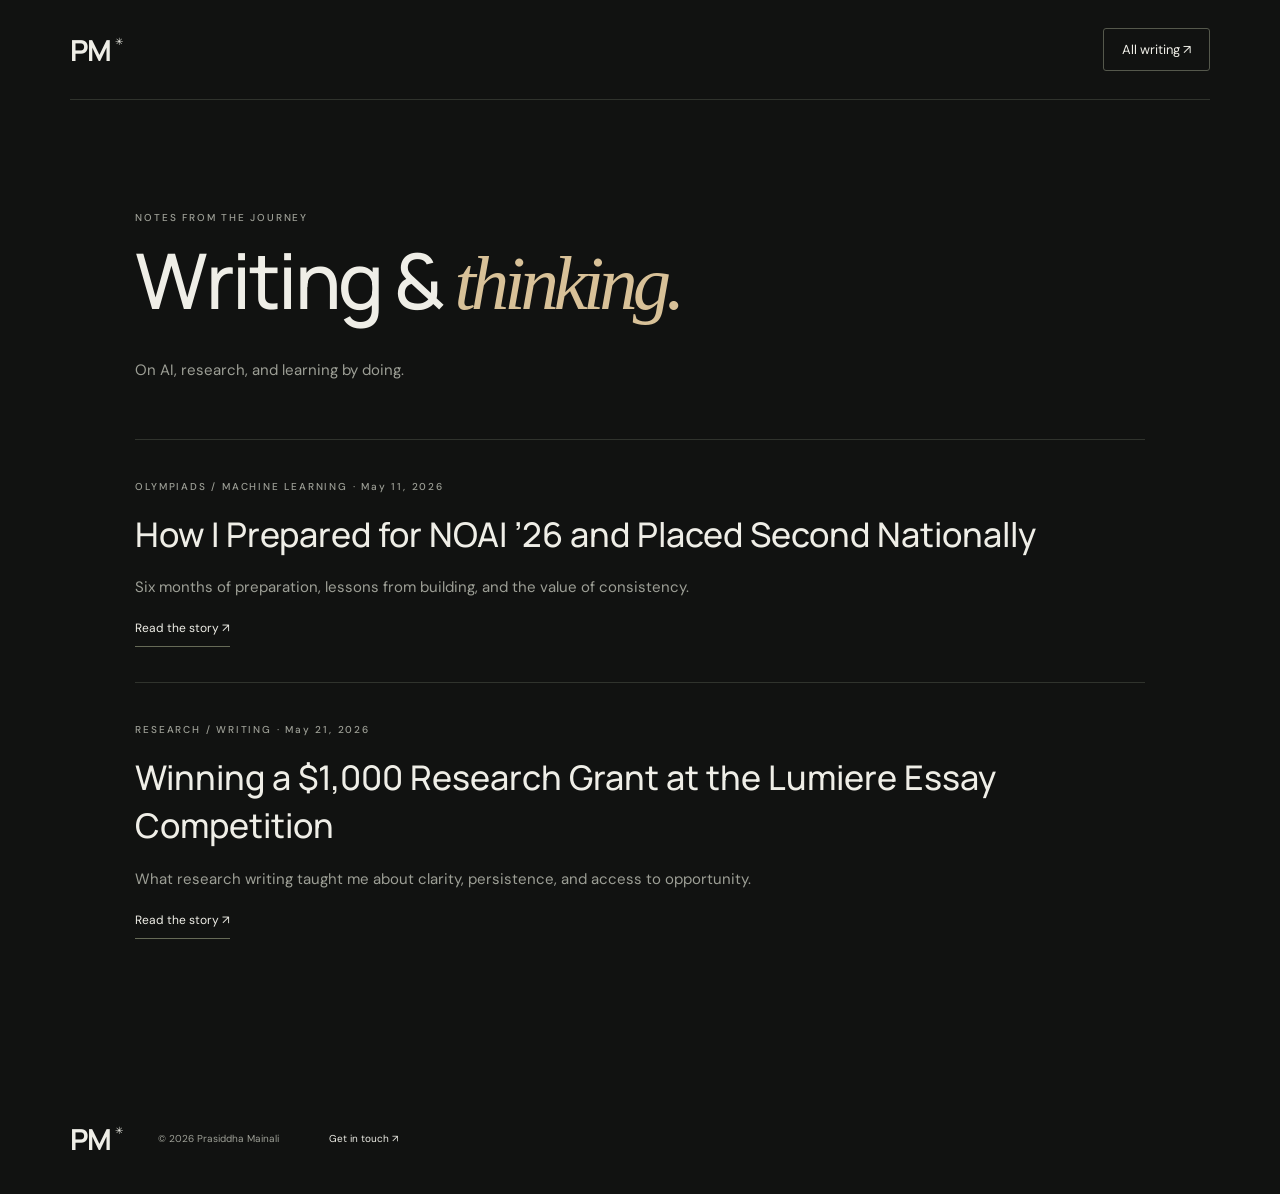
==== blogs.html @ 7bd3ce97 "Replace portfolio with luxury 3D design and refresh published writing Update national rank and IOAI " ====
<!doctype html>
<html lang="en"><head><meta charset="utf-8"><meta name="viewport" content="width=device-width,initial-scale=1"><title>Writing & Thinking — Prasiddha Mainali</title><meta name="description" content="Writing & Thinking. Notes from Prasiddha Mainali on AI, research, and learning."><meta name="theme-color" content="#111211"><link rel="icon" href="icon.svg" type="image/svg+xml"><link rel="stylesheet" href="style.css"><link rel="stylesheet" href="writing.css"></head><body><a class="skip" href="#main">Skip to content</a><header class="header"><a class="wordmark" href="index.html" aria-label="Prasiddha Mainali home">PM<span>✳</span></a><a class="contact-nav writing-back" href="blogs.html">All writing ↗</a></header><main id="main" class="section writing"><p class="eyebrow muted">NOTES FROM THE JOURNEY</p><h1>Writing &amp; <em>thinking.</em></h1><p class="writing-intro">On AI, research, and learning by doing.</p><div class="writing-list"><a class="writing-card" href="blogs/noai-preparation.html"><span class="eyebrow muted">OLYMPIADS / MACHINE LEARNING · May 11, 2026</span><h2>How I Prepared for NOAI ’26 and Placed Second Nationally</h2><p>Six months of preparation, lessons from building, and the value of consistency.</p><span class="text-link">Read the story ↗</span></a><a class="writing-card" href="blogs/lumiere-grant.html"><span class="eyebrow muted">RESEARCH / WRITING · May 21, 2026</span><h2>Winning a $1,000 Research Grant at the Lumiere Essay Competition</h2><p>What research writing taught me about clarity, persistence, and access to opportunity.</p><span class="text-link">Read the story ↗</span></a></div></main><footer><a class="wordmark" href="index.html">PM<span>✳</span></a><p>© 2026 Prasiddha Mainali</p><a href="mailto:prasiddha.mainali2@gmail.com">Get in touch ↗</a></footer></body></html>
---- style.css ----
@import url('https://fonts.googleapis.com/css2?family=DM+Sans:wght@400;450;500;550;600;700&family=Manrope:wght@400;500;600;700;800&display=swap');
:root{--bg:#111211;--surface:#171916;--ink:#efeee7;--muted:#9d9f96;--gold:#d8c198;--line:#30332d;--sans:'DM Sans',Arial,sans-serif;--display:'Manrope',Arial,sans-serif}*{box-sizing:border-box}html{scroll-behavior:smooth;scroll-padding-top:100px}body{margin:0;background:var(--bg);color:var(--ink);font-family:var(--sans);font-size:15px;-webkit-font-smoothing:antialiased}::selection{background:var(--gold);color:var(--bg)}a{color:inherit;text-decoration:none}button{font:inherit;cursor:pointer;color:inherit}button,a{-webkit-tap-highlight-color:transparent}button:focus-visible,a:focus-visible{outline:2px solid var(--gold);outline-offset:6px}button{border:0}p{line-height:1.75}h1,h2,h3,p{margin-top:0}h1,h2,h3{font-weight:500}em{font-family:Georgia,'Times New Roman',serif;font-weight:400;color:var(--gold)}.header{height:100px;display:flex;align-items:center;margin:0 5.5%;border-bottom:1px solid var(--line);gap:40px;position:relative;z-index:3}.wordmark{font:700 29px var(--display);letter-spacing:-2px}.wordmark span{font:10px var(--sans);letter-spacing:0;vertical-align:top;margin-left:5px;position:relative;top:5px}nav{display:flex;gap:35px;margin:auto;font-size:13px;color:#c2c4ba}nav a:hover,.text-link:hover,.socials a:hover{color:var(--gold)}.contact-nav{font-size:13px;border:1px solid #55584c;padding:12px 18px;border-radius:3px}.contact-nav span{margin-left:25px;color:var(--gold)}.menu{display:none}.hero{min-height:740px;height:calc(100svh - 100px);max-height:940px;position:relative;padding:42px 5.5% 30px;overflow:hidden}.hero-top,.hero-bottom{display:flex;align-items:center;justify-content:space-between;position:relative;z-index:2}.eyebrow{font-size:10px;font-weight:500;letter-spacing:1.8px;line-height:1.6}.eyebrow i{display:inline-block;width:5px;height:5px;background:var(--gold);border-radius:50%;margin-right:10px;vertical-align:2px;box-shadow:0 0 12px #d8c19860}.muted,.coordinate{color:var(--muted)}.coordinate{font-size:9px;letter-spacing:1.5px}.hero-copy{position:relative;z-index:2;pointer-events:none;margin-top:88px;max-width:650px}.hero-copy a{pointer-events:auto}.hero-copy .eyebrow{margin-bottom:24px}h1{font-family:var(--display);font-size:clamp(64px,6.8vw,114px);line-height:1.08;letter-spacing:-6px;margin-bottom:29px}h1 em{letter-spacing:-5px}.intro{font-size:15px;line-height:1.85;color:#b1b4a9;margin-bottom:34px}.button{display:inline-flex;align-items:center;justify-content:space-between;gap:45px;padding:17px 22px;border-radius:2px;font-size:12px;font-weight:600;transition:background .2s,transform .2s}.gold{background:var(--gold);color:#20231e}.button:hover{background:#ead8b5;transform:translateY(-2px)}.button span{font-size:18px}.sculpture{position:absolute;right:-2%;top:18px;width:62%;height:88%;isolation:isolate}.sculpture:before{content:'';position:absolute;inset:10%;z-index:-1;background:radial-gradient(ellipse,#a99b5b0b,transparent 65%)}canvas{width:100%;height:100%;display:block;touch-action:pan-y;cursor:grab}canvas:active{cursor:grabbing}.sculpture-label{position:absolute;left:27%;right:17%;bottom:24px;display:flex;gap:20px;justify-content:space-between;font-size:8px;letter-spacing:1.2px;color:#9b9c8d}.motion-toggle{position:absolute;bottom:-4px;right:17%;font-size:9px;color:#9b9c8d;background:none;text-decoration:underline;text-underline-offset:4px;padding:7px}.hero-bottom{position:absolute;bottom:30px;left:5.5%;right:5.5%;font-size:8px;letter-spacing:1.7px;color:var(--muted)}.hero-bottom a span{margin-left:20px;color:var(--gold);font-size:17px}.recognition{border-top:1px solid var(--line);border-bottom:1px solid var(--line);margin:0 5.5%;padding:36px 0;display:grid;grid-template-columns:1fr 2fr 1fr;align-items:center;gap:35px}.recognition-label .eyebrow{color:var(--muted);font-size:8px}.recognition-label p{font-size:20px;line-height:1.35;margin:9px 0 0}.honor{display:flex;gap:27px;align-items:center;border-left:1px solid var(--line);padding-left:40px}.award-symbol{font-size:58px;color:var(--gold);font-family:Georgia}.honor .eyebrow{font-size:8px;color:var(--gold)}.honor h2{font-family:var(--display);font-size:26px;letter-spacing:-1px;margin:8px 0}.honor p,.national p{font-size:11px;color:var(--muted);margin:0}.national{border-left:1px solid var(--line);padding-left:40px}.rank{font:500 50px var(--display);letter-spacing:-2px}.rank span{font:10px var(--sans);color:var(--gold);letter-spacing:1px}.section{padding:110px 5.5%}.section-heading{display:flex;justify-content:space-between;align-items:end;gap:30px;margin-bottom:45px}.section-heading .eyebrow{margin-bottom:20px}.section-heading h2,.about h2{font:500 clamp(36px,4vw,58px)/1.14 var(--display);letter-spacing:-2px;margin-bottom:0}.section-heading h2 em,.about h2 em{font-family:Georgia,serif}.section-heading>p{font-size:13px;color:var(--muted);margin-bottom:4px}.projects{display:grid;grid-template-columns:1fr 1fr;gap:46px 30px}.project{text-align:left;background:none;padding:0;display:block;min-width:0}.project-art{height:330px;overflow:hidden;position:relative;background:#242b25;border:1px solid #3b4232;transition:border-color .3s}.project:hover .project-art{border-color:#b4a274}.project-art:after{content:'';position:absolute;inset:0;pointer-events:none;background:radial-gradient(ellipse,transparent 30%,#0003)}.art-grid{position:absolute;inset:0;opacity:.22;background-image:linear-gradient(#9d9e7920 1px,transparent 1px),linear-gradient(90deg,#9d9e7920 1px,transparent 1px);background-size:35px 35px}.art-corner,.art-caption,.concept{position:absolute;z-index:1;left:24px;font-size:8px;letter-spacing:1.5px;color:#c4c8ac}.art-corner{top:22px}.art-caption{bottom:22px}.concept{left:auto;right:20px;bottom:23px;font-size:6px;opacity:.7}.rover{position:absolute;inset:0;width:100%;height:100%;transition:transform .6s}.project:hover .rover{transform:translateY(-5px) scale(1.03)}.art-nidaan{background:#252a2a;border-color:#3f4845}.scan{width:190px;height:190px;position:absolute;left:50%;top:50%;transform:translate(-50%,-50%)}.scan-ring{position:absolute;inset:0;border:1px solid #adb9a94a;border-radius:50%;box-shadow:0 0 35px #c4cfab0a,inset 0 0 30px #c4cfab0a}.scan-ring:before,.scan-ring:after{content:'';position:absolute;inset:-25px;border:1px dashed #adb9a930;border-radius:50%}.scan-ring:after{inset:12px;border-style:solid}.scan-ring.inner{inset:30px;border-color:#b8c4ab88}.scan-cross{position:absolute;left:50%;top:28%;transform:translateX(-50%);font-size:50px;font-weight:400;color:#cfddc3;line-height:1}.scan-label{position:absolute;top:59%;text-align:center;width:100%;font:14px var(--display);letter-spacing:5px;color:#cfddc3}.scan-label small{font:6px var(--sans);letter-spacing:2px;display:block;margin-top:12px}.art-econ{background:#2a2922;border-color:#444237}.chart{width:100%;height:100%;padding:30px}.art-anvaya{background:#283022}.terrain{position:absolute;width:65%;height:70%;top:14%;left:17%;transform:perspective(500px) rotateX(53deg) rotateZ(-26deg)}.terrain i{position:absolute;inset:0;border:1px solid #9fa87c70;border-radius:47% 40% 60% 33%;transform:translateY(-5px)}.terrain i:nth-child(2){inset:15px;transform:translateY(-13px)}.terrain i:nth-child(3){inset:30px;transform:translateY(-23px)}.terrain i:nth-child(4){inset:45px;transform:translateY(-33px)}.terrain i:nth-child(5){inset:60px;transform:translateY(-43px)}.terrain i:nth-child(6){inset:75px;transform:translateY(-53px)}.terrain i:nth-child(7){inset:90px;transform:translateY(-63px)}.terrain-node{position:absolute;width:6px;height:6px;border-radius:50%;background:#d0d8a9;box-shadow:0 0 0 7px #bccd9430,0 0 30px #d0d8a9}.n1{top:38%;left:43%}.n2{top:60%;left:68%}.n3{top:66%;left:32%}.project-info{display:flex;justify-content:space-between;align-items:center;padding:24px 0 0}.project-info .eyebrow{font-size:8px;letter-spacing:1.4px;color:var(--muted);margin-bottom:8px}.project-info h3{font:500 25px var(--display);letter-spacing:-.7px;margin:0 0 7px}.project-info p:last-child{color:var(--muted);font-size:12px;margin:0}.project-arrow{width:40px;height:40px;border:1px solid #44473c;border-radius:50%;display:grid;place-items:center;font-size:20px;transition:background .3s}.project:hover .project-arrow{background:var(--gold);color:var(--bg)}.text-link{display:table;margin:45px auto 0;font-size:12px;border-bottom:1px solid #666a57;padding-bottom:10px}.text-link span{margin-left:35px}.about{background:#191b17;display:grid;grid-template-columns:1fr 1fr;gap:10%}.about-title .eyebrow{margin-bottom:30px}.about h2{font-size:64px}.about-signature{font:italic 32px Georgia;color:var(--gold);display:block;margin-top:38px;transform:rotate(-6deg);transform-origin:left}.about-copy>p{color:#a9aea0;font-size:14px;line-height:1.9}.about-copy .large-copy{color:#dedfd5;font-size:23px;line-height:1.6;margin-bottom:24px}.skills{display:grid;grid-template-columns:1fr 1fr;gap:20px;border-top:1px solid #363b2f;margin-top:30px;padding-top:28px}.skills .eyebrow{font-size:8px;color:var(--gold)}.skills p{font-size:11px;color:#a9aea0;line-height:2;margin-top:10px}.timeline article{display:grid;grid-template-columns:25% 1fr 10%;padding:34px 0;border-top:1px solid var(--line);gap:25px}.period{font-size:9px;letter-spacing:1px;color:var(--muted);padding-top:5px}.timeline h3{font-size:22px;letter-spacing:-.5px;margin:0 0 6px}.timeline .org{font-size:12px;color:var(--gold);margin-bottom:14px}.timeline p:last-child{color:var(--muted);font-size:13px;max-width:610px;margin-bottom:0}.timeline-index{text-align:right;font:italic 27px Georgia;color:#6f735f}.awards{padding-top:0}.award-list>div{display:grid;grid-template-columns:25% 1.2fr 1fr 20px;gap:20px;align-items:center;border-top:1px solid var(--line);padding:26px 0}.award-list>div:last-child{border-bottom:1px solid var(--line)}.award-list span{font-size:8px;letter-spacing:1.1px;color:var(--muted)}.award-list h3{font-size:17px;margin:0}.award-list p{font-size:11px;color:var(--muted);margin:0}.award-list b{font-weight:400;color:var(--gold)}.contact{background:#20231c;padding-top:80px;padding-bottom:75px}.contact>.eyebrow{font-size:9px;color:#c4c8b8;margin-bottom:35px}.contact h2{font:500 clamp(48px,6.8vw,96px)/1.08 var(--display);letter-spacing:-4px;margin-bottom:40px}.contact h2 em{font-family:Georgia}.contact-bottom{display:flex;align-items:center;gap:25px;flex-wrap:wrap}.email{font-size:clamp(17px,2vw,27px);letter-spacing:-.5px;border-bottom:1px solid #747760;padding-bottom:12px}.email span{margin-left:30px;color:var(--gold)}.copy{background:transparent;color:#b7bca9;border:1px solid #525843;padding:10px 14px;border-radius:3px;font-size:10px}.copy:hover{border-color:var(--gold)}#copy-status{font-size:11px;color:var(--gold)}.socials{display:flex;gap:30px;font-size:11px;margin-top:35px;color:#c4c8b8}footer{display:flex;align-items:center;padding:35px 5.5%;gap:35px}footer p{font-size:10px;color:var(--muted);margin:0}footer>span{font-size:8px;letter-spacing:1px;color:#767d6b;margin-left:auto}footer>a:last-child{font-size:10px;margin-left:15px}.skip{position:fixed;left:20px;top:-100px;background:var(--gold);color:#111;padding:15px;z-index:10}.skip:focus{top:15px}dialog{width:min(640px,90vw);max-height:85svh;overflow:auto;background:#1c2019;color:var(--ink);border:1px solid #61674e;padding:55px 45px;box-shadow:0 40px 150px #0008}dialog::backdrop{background:#080b08c9;backdrop-filter:blur(8px)}.dialog-close{display:block;margin:-30px -20px 30px auto;background:none;color:var(--muted);font-size:12px;padding:10px}dialog .eyebrow{color:var(--gold)}dialog h2{font:500 45px var(--display);letter-spacing:-2px;margin-bottom:22px}dialog h3{font-size:15px;margin-top:30px}dialog p,dialog li{font-size:14px;color:#bdc2b2;line-height:1.8}dialog li{padding-bottom:10px}dialog ul{padding-left:18px}.dialog-tags{border-top:1px solid #414735;padding-top:20px;font-size:12px!important}
@media(min-width:1600px){.hero-copy{margin-top:110px}.project-art{height:410px}}@media(max-width:1000px){h1{font-size:76px}.hero{min-height:700px}.sculpture{right:-10%;width:70%;opacity:.85}.hero-copy{margin-top:90px}.hero-copy h1{font-size:76px}.recognition{grid-template-columns:.8fr 1.8fr 1fr;gap:20px}.honor,.national{padding-left:20px}.honor{gap:15px}.award-symbol{font-size:40px}.honor h2{font-size:20px}.project-art{height:270px}.about{gap:6%}.about h2{font-size:50px}.award-list>div{grid-template-columns:20% 1.3fr 1fr 15px}.award-list h3{font-size:15px}footer>span{display:none}footer>a:last-child{margin-left:auto}}
@media(max-width:700px){html{scroll-padding-top:30px}.header{height:78px;margin:0 6%;gap:20px}.wordmark{font-size:26px}.contact-nav{margin-left:auto;font-size:11px;padding:10px}.contact-nav span{margin-left:10px}.menu{display:block;background:none;font-size:11px;padding:10px 0}.header nav{display:none;position:absolute;top:77px;left:-7%;right:-7%;background:#1c2019;border-bottom:1px solid #414735;padding:25px;flex-direction:column;gap:24px}.header nav.open{display:flex}.hero{height:auto;min-height:0;padding:30px 6% 25px;display:flex;flex-direction:column}.coordinate{display:none}.hero-top .eyebrow{font-size:9px}.hero-copy{margin-top:44px;max-width:100%}.hero-copy>.eyebrow{font-size:8px;margin-bottom:18px}.hero-copy h1{font-size:clamp(49px,11.8vw,80px);letter-spacing:-3px;margin-bottom:23px}.hero-copy h1 em{letter-spacing:-2px}.intro{font-size:13px;margin-bottom:24px}.button{padding:15px 20px;font-size:11px}.sculpture{position:relative;top:auto;right:auto;width:calc(100% + 12%);height:360px;margin:-20px -6% 10px;opacity:1;z-index:0}.sculpture-label{left:12%;right:12%;bottom:20px;font-size:7px}.motion-toggle{right:12%;bottom:-7px;font-size:8px}.hero-bottom{position:relative;left:auto;right:auto;bottom:auto;margin-top:30px;font-size:6px;letter-spacing:1px}.hero-bottom a span{margin-left:8px}.recognition{margin:0 6%;padding:25px 0;grid-template-columns:1fr 95px;gap:20px}.recognition-label{display:none}.honor{border:0;padding:0;gap:13px}.honor .eyebrow{font-size:6px;letter-spacing:1px}.honor h2{font-size:17px;letter-spacing:-.5px}.honor p{font-size:9px}.award-symbol{font-size:34px}.national{padding-left:17px}.rank{font-size:35px}.rank span{font-size:7px}.national p{font-size:8px}.section{padding:70px 6%}.section-heading{display:block;margin-bottom:30px}.section-heading>p{font-size:12px;margin-top:20px}.section-heading h2{font-size:39px;letter-spacing:-1.8px}.eyebrow{font-size:8px}.projects{grid-template-columns:1fr;gap:35px}.project-art{height:290px}.project-info{padding-top:18px}.project-info h3{font-size:24px}.project-info .eyebrow{font-size:7px}.about{grid-template-columns:1fr;gap:35px}.about h2{font-size:50px}.about h2 br:nth-child(2){display:none}.about-signature{margin-top:25px}.about-copy .large-copy{font-size:21px}.about-copy>p{font-size:13px}.timeline article{grid-template-columns:1fr 30px;gap:12px;padding:25px 0}.period{grid-column:1/-1;font-size:8px}.timeline h3{font-size:19px}.timeline .org{font-size:11px}.timeline p:last-child{font-size:12px}.timeline-index{font-size:21px}.awards{padding-top:0}.award-list>div{grid-template-columns:1fr 15px;gap:10px;padding:22px 0}.award-list span{grid-column:1/-1;font-size:7px}.award-list h3{font-size:17px}.award-list p{grid-row:3;font-size:11px}.award-list b{grid-column:2;grid-row:2}.contact h2{font-size:49px;letter-spacing:-2.5px}.contact>.eyebrow{font-size:7px;letter-spacing:1px}.email{font-size:16px}.email span{margin-left:15px}.contact-bottom{gap:15px}.contact{padding-top:60px;padding-bottom:50px}.socials{gap:25px}footer{flex-wrap:wrap;gap:22px;padding:25px 6%}footer p{font-size:8px}footer>a:last-child{font-size:9px}dialog{padding:45px 26px}dialog h2{font-size:35px}.dialog-close{margin:-25px -10px 25px auto}dialog p,dialog li{font-size:13px}}
@media(prefers-reduced-motion:reduce){html{scroll-behavior:auto}*,*:before,*:after{animation:none!important;transition:none!important}}
---- writing.css ----
.writing-back{margin-left:auto}.writing{max-width:1150px;margin:auto;min-height:65vh}.writing h1{font-size:clamp(38px,6vw,78px);letter-spacing:-2.5px;line-height:1.15}.writing-intro,.article-meta{color:var(--muted)}.writing-list{margin-top:55px}.writing-card{display:block;border-top:1px solid var(--line);padding:35px 0}.writing-card h2{font:500 clamp(23px,3vw,34px)/1.4 var(--display);margin:16px 0}.writing-card p{color:var(--muted)}.writing-card .text-link{margin:20px 0 0}.writing-card:hover h2,.next-story:hover h2{color:var(--gold)}.article-page{max-width:980px}.article-page h1{font-size:clamp(34px,4.5vw,62px);letter-spacing:-1.7px}.article-meta{font-size:12px;margin:30px 0 55px}.article-page article{font-size:16px;line-height:1.85;color:#c6cabf}.article-page article h2{color:var(--ink);font:500 28px/1.4 var(--display);margin:44px 0 18px}.article-page article h3{color:var(--ink);font-size:22px;margin-top:30px}.article-page article p{line-height:1.9}.callout,blockquote{background:#20251b;border-left:2px solid var(--gold);padding:22px 25px;margin:30px 0}.callout p,blockquote p{margin:0}.callout-icon{display:none}.stat-highlight{display:flex;gap:25px;flex-wrap:wrap;border-top:1px solid var(--line);border-bottom:1px solid var(--line);padding:25px 0;margin:30px 0}.sh-item{flex:1;min-width:100px}.sh-num{font-size:23px;color:var(--gold);display:block}.sh-label{font-size:10px;color:var(--muted)}pre{background:#1a1d17;border:1px solid var(--line);padding:20px;overflow:auto;font-size:12px;line-height:1.8}hr{border:0;border-top:1px solid var(--line);margin:40px 0}.author-note{font-size:12px;padding:25px 0;color:var(--muted)}.author-note a{color:var(--gold)}.next-story{display:block;border-top:1px solid var(--line);padding-top:30px;margin-top:25px}.next-story h2{font-size:24px;line-height:1.5;margin:12px 0 0}@media(max-width:700px){.writing{padding-top:55px}.writing h1{letter-spacing:-1.5px}.article-page article{font-size:14px}.stat-highlight{gap:15px}.sh-num{font-size:20px}.article-page article h2{font-size:24px}.article-meta{font-size:11px}}
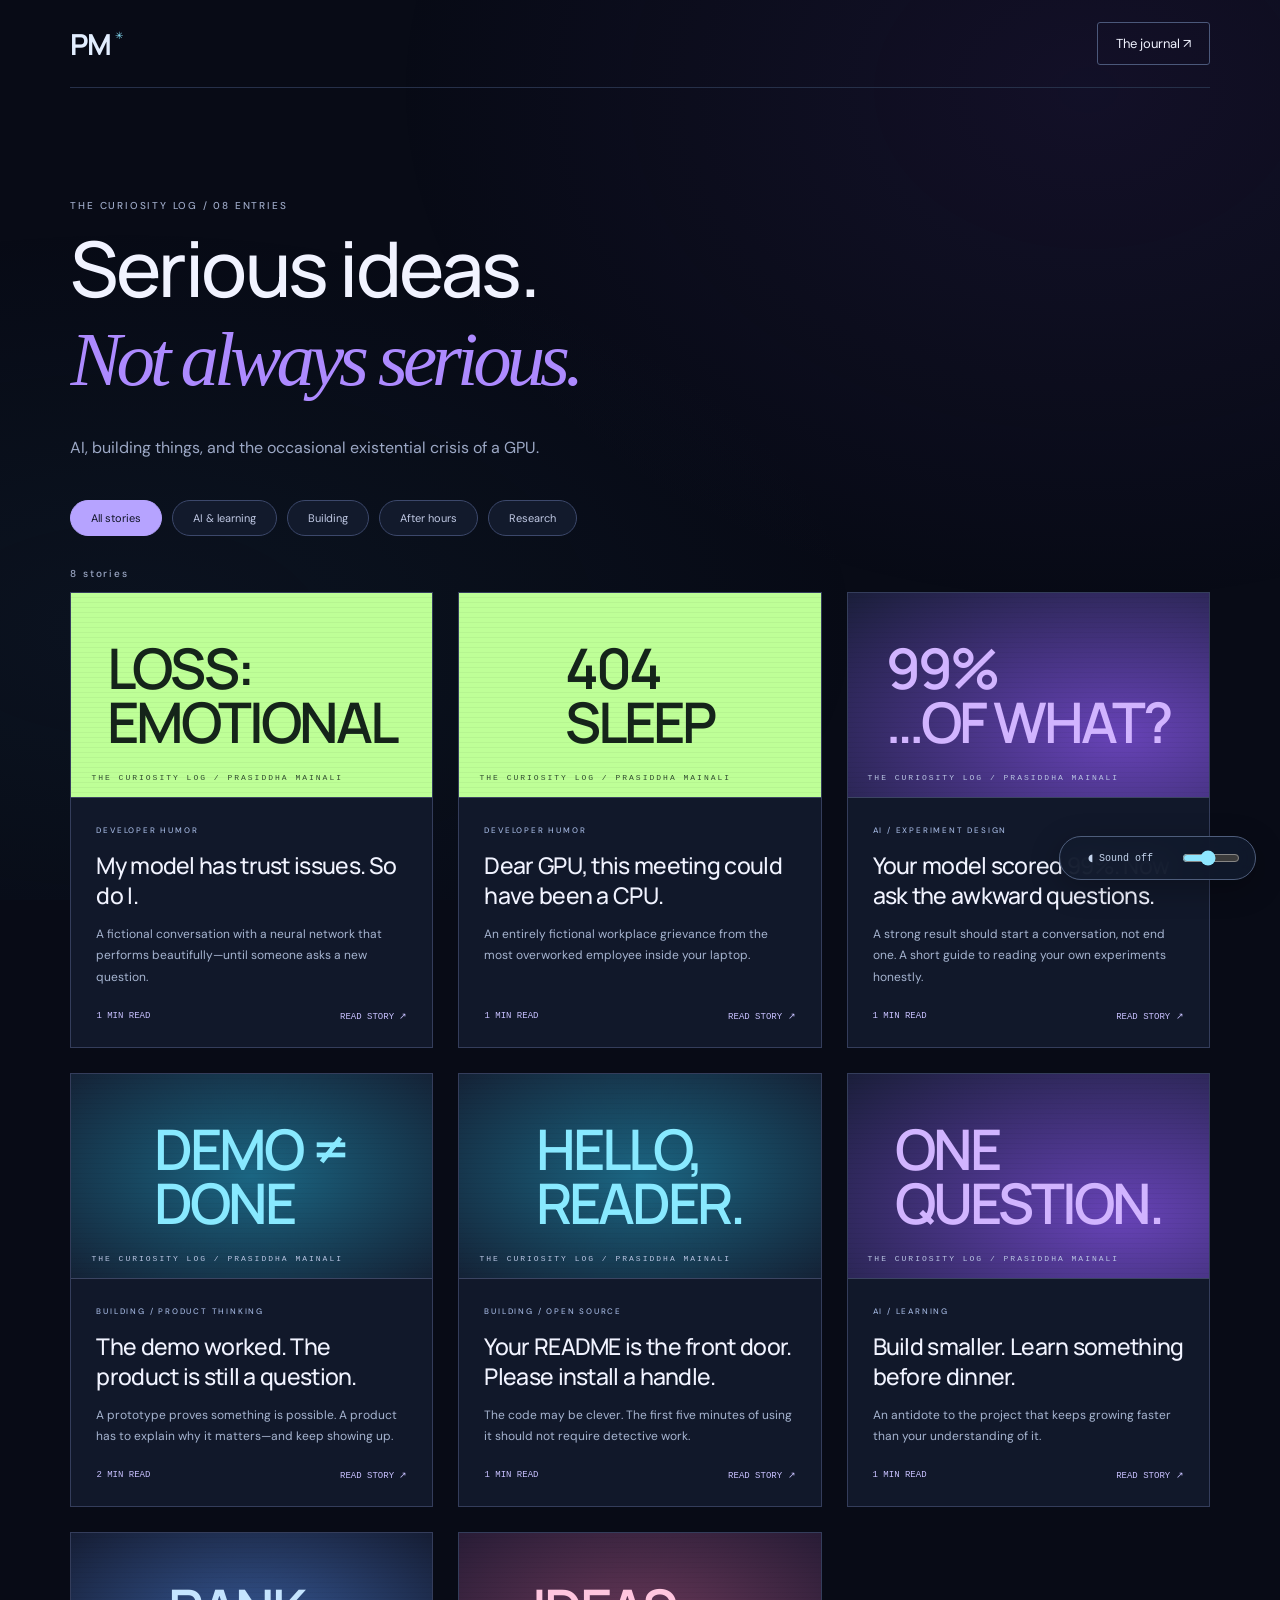
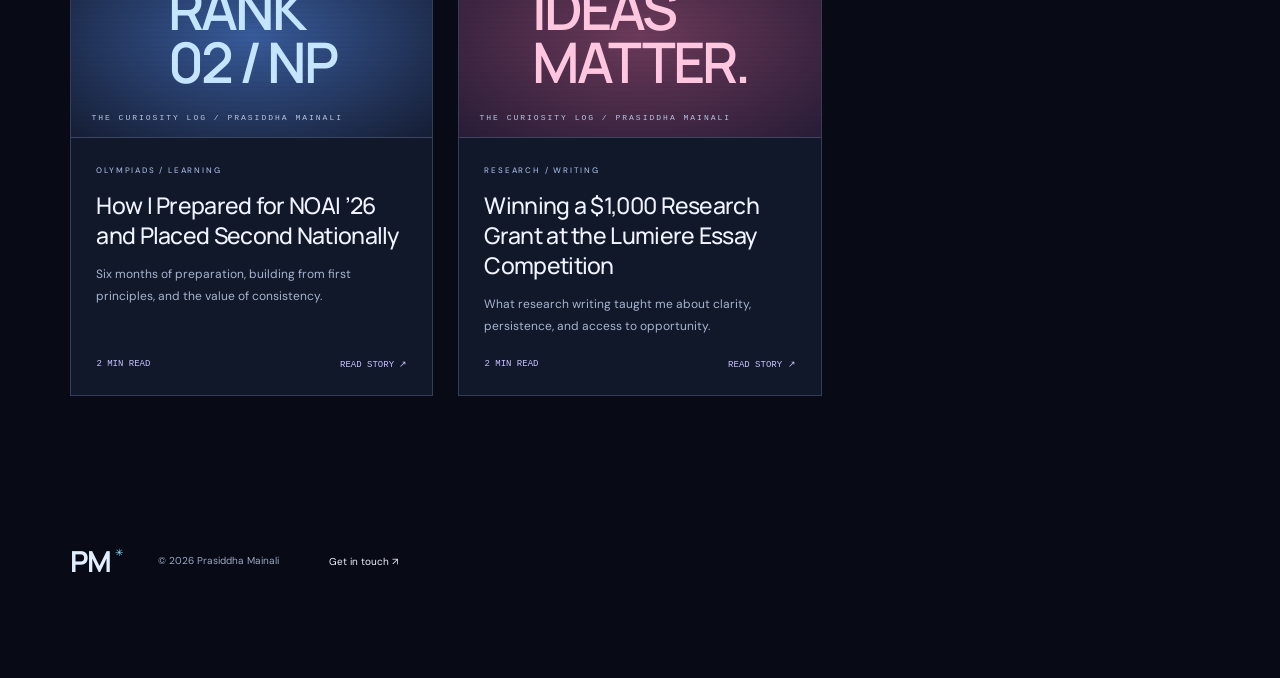
==== commit 41fef284: "Add immersive landing, interactive 3D core, ambient audio, and journal Introduce a skippable entranc" ====
--- a/blogs.html
+++ b/blogs.html
@@ -1,2 +1 @@
-<!doctype html>
-<html lang="en"><head><meta charset="utf-8"><meta name="viewport" content="width=device-width,initial-scale=1"><title>Writing & Thinking — Prasiddha Mainali</title><meta name="description" content="Writing & Thinking. Notes from Prasiddha Mainali on AI, research, and learning."><meta name="theme-color" content="#111211"><link rel="icon" href="icon.svg" type="image/svg+xml"><link rel="stylesheet" href="style.css"><link rel="stylesheet" href="writing.css"></head><body><a class="skip" href="#main">Skip to content</a><header class="header"><a class="wordmark" href="index.html" aria-label="Prasiddha Mainali home">PM<span>✳</span></a><a class="contact-nav writing-back" href="blogs.html">All writing ↗</a></header><main id="main" class="section writing"><p class="eyebrow muted">NOTES FROM THE JOURNEY</p><h1>Writing &amp; <em>thinking.</em></h1><p class="writing-intro">On AI, research, and learning by doing.</p><div class="writing-list"><a class="writing-card" href="blogs/noai-preparation.html"><span class="eyebrow muted">OLYMPIADS / MACHINE LEARNING · May 11, 2026</span><h2>How I Prepared for NOAI ’26 and Placed Second Nationally</h2><p>Six months of preparation, lessons from building, and the value of consistency.</p><span class="text-link">Read the story ↗</span></a><a class="writing-card" href="blogs/lumiere-grant.html"><span class="eyebrow muted">RESEARCH / WRITING · May 21, 2026</span><h2>Winning a $1,000 Research Grant at the Lumiere Essay Competition</h2><p>What research writing taught me about clarity, persistence, and access to opportunity.</p><span class="text-link">Read the story ↗</span></a></div></main><footer><a class="wordmark" href="index.html">PM<span>✳</span></a><p>© 2026 Prasiddha Mainali</p><a href="mailto:prasiddha.mainali2@gmail.com">Get in touch ↗</a></footer></body></html>+<!doctype html><html lang="en"><head><meta charset="utf-8"><meta name="viewport" content="width=device-width,initial-scale=1"><title>The Curiosity Log — Prasiddha Mainali</title><meta name="description" content="Ideas, experiments, and developer humor from Prasiddha Mainali."><meta name="theme-color" content="#080b16"><link rel="icon" href="icon.svg"><link rel="stylesheet" href="style.css"><link rel="stylesheet" href="writing.css"><link rel="stylesheet" href="experience.css"><script src="experience.js" defer></script></head><body><a class="skip" href="#main">Skip to content</a><header class="header"><a class="wordmark" href="index.html" aria-label="Prasiddha Mainali home">PM<span>✳</span></a><a class="contact-nav writing-back" href="blogs.html">The journal ↗</a></header><main id="main" class="section writing"><p class="eyebrow muted">THE CURIOSITY LOG / 08 ENTRIES</p><h1>Serious ideas.<br><em>Not always serious.</em></h1><p class="writing-intro">AI, building things, and the occasional existential crisis of a GPU.</p><div class="filter-bar" role="group" aria-label="Filter stories"><button data-filter="all" aria-pressed="true">All stories</button><button data-filter="ai" aria-pressed="false">AI & learning</button><button data-filter="building" aria-pressed="false">Building</button><button data-filter="humor" aria-pressed="false">After hours</button><button data-filter="research" aria-pressed="false">Research</button></div><p class="eyebrow muted" id="filter-status" role="status">8 stories</p><div class="all-stories"><a class="story" href="blogs/model-trust-issues.html" data-category="humor"><div class="story-art funny " aria-hidden="true"><span>LOSS:<br>EMOTIONAL</span><small>THE CURIOSITY LOG / PRASIDDHA MAINALI</small></div><div class="story-copy"><p class="eyebrow">DEVELOPER HUMOR</p><h3>My model has trust issues. So do I.</h3><p>A fictional conversation with a neural network that performs beautifully—until someone asks a new question.</p><div class="story-foot"><span>1 MIN READ</span><span>READ STORY ↗</span></div></div></a><a class="story" href="blogs/dear-gpu.html" data-category="humor"><div class="story-art funny " aria-hidden="true"><span>404<br>SLEEP</span><small>THE CURIOSITY LOG / PRASIDDHA MAINALI</small></div><div class="story-copy"><p class="eyebrow">DEVELOPER HUMOR</p><h3>Dear GPU, this meeting could have been a CPU.</h3><p>An entirely fictional workplace grievance from the most overworked employee inside your laptop.</p><div class="story-foot"><span>1 MIN READ</span><span>READ STORY ↗</span></div></div></a><a class="story" href="blogs/accuracy-is-not-the-whole-story.html" data-category="ai"><div class="story-art ai " aria-hidden="true"><span>99%<br>…OF WHAT?</span><small>THE CURIOSITY LOG / PRASIDDHA MAINALI</small></div><div class="story-copy"><p class="eyebrow">AI / EXPERIMENT DESIGN</p><h3>Your model scored 99%. Now ask the awkward questions.</h3><p>A strong result should start a conversation, not end one. A short guide to reading your own experiments honestly.</p><div class="story-foot"><span>1 MIN READ</span><span>READ STORY ↗</span></div></div></a><a class="story" href="blogs/prototype-to-product.html" data-category="building"><div class="story-art build " aria-hidden="true"><span>DEMO ≠<br>DONE</span><small>THE CURIOSITY LOG / PRASIDDHA MAINALI</small></div><div class="story-copy"><p class="eyebrow">BUILDING / PRODUCT THINKING</p><h3>The demo worked. The product is still a question.</h3><p>A prototype proves something is possible. A product has to explain why it matters—and keep showing up.</p><div class="story-foot"><span>2 MIN READ</span><span>READ STORY ↗</span></div></div></a><a class="story" href="blogs/readme-is-an-interface.html" data-category="building"><div class="story-art build " aria-hidden="true"><span>HELLO,<br>READER.</span><small>THE CURIOSITY LOG / PRASIDDHA MAINALI</small></div><div class="story-copy"><p class="eyebrow">BUILDING / OPEN SOURCE</p><h3>Your README is the front door. Please install a handle.</h3><p>The code may be clever. The first five minutes of using it should not require detective work.</p><div class="story-foot"><span>1 MIN READ</span><span>READ STORY ↗</span></div></div></a><a class="story" href="blogs/small-experiments.html" data-category="ai"><div class="story-art ai " aria-hidden="true"><span>ONE<br>QUESTION.</span><small>THE CURIOSITY LOG / PRASIDDHA MAINALI</small></div><div class="story-copy"><p class="eyebrow">AI / LEARNING</p><h3>Build smaller. Learn something before dinner.</h3><p>An antidote to the project that keeps growing faster than your understanding of it.</p><div class="story-foot"><span>1 MIN READ</span><span>READ STORY ↗</span></div></div></a><a class="story" href="blogs/noai-preparation.html" data-category="ai"><div class="story-art olympiad " aria-hidden="true"><span>RANK<br>02 / NP</span><small>THE CURIOSITY LOG / PRASIDDHA MAINALI</small></div><div class="story-copy"><p class="eyebrow">OLYMPIADS / LEARNING</p><h3>How I Prepared for NOAI ’26 and Placed Second Nationally</h3><p>Six months of preparation, building from first principles, and the value of consistency.</p><div class="story-foot"><span>2 MIN READ</span><span>READ STORY ↗</span></div></div></a><a class="story" href="blogs/lumiere-grant.html" data-category="research"><div class="story-art research " aria-hidden="true"><span>IDEAS<br>MATTER.</span><small>THE CURIOSITY LOG / PRASIDDHA MAINALI</small></div><div class="story-copy"><p class="eyebrow">RESEARCH / WRITING</p><h3>Winning a $1,000 Research Grant at the Lumiere Essay Competition</h3><p>What research writing taught me about clarity, persistence, and access to opportunity.</p><div class="story-foot"><span>2 MIN READ</span><span>READ STORY ↗</span></div></div></a></div></main><footer><a class="wordmark" href="index.html">PM<span>✳</span></a><p>© 2026 Prasiddha Mainali</p><a href="mailto:prasiddha.mainali2@gmail.com">Get in touch ↗</a></footer><div class="sound-dock"><button id="sound-toggle" aria-pressed="false" aria-describedby="sound-status">◖ Sound off</button><label class="sr-only" for="sound-volume">Music volume</label><input id="sound-volume" type="range" min="0" max="50" value="22" aria-label="Music volume"><span class="sr-only" id="sound-status" role="status">Sound off</span></div></body></html>
--- a/style.css
+++ b/style.css
@@ -3,3 +3,4 @@
 @media(min-width:1600px){.hero-copy{margin-top:110px}.project-art{height:410px}}@media(max-width:1000px){h1{font-size:76px}.hero{min-height:700px}.sculpture{right:-10%;width:70%;opacity:.85}.hero-copy{margin-top:90px}.hero-copy h1{font-size:76px}.recognition{grid-template-columns:.8fr 1.8fr 1fr;gap:20px}.honor,.national{padding-left:20px}.honor{gap:15px}.award-symbol{font-size:40px}.honor h2{font-size:20px}.project-art{height:270px}.about{gap:6%}.about h2{font-size:50px}.award-list>div{grid-template-columns:20% 1.3fr 1fr 15px}.award-list h3{font-size:15px}footer>span{display:none}footer>a:last-child{margin-left:auto}}
 @media(max-width:700px){html{scroll-padding-top:30px}.header{height:78px;margin:0 6%;gap:20px}.wordmark{font-size:26px}.contact-nav{margin-left:auto;font-size:11px;padding:10px}.contact-nav span{margin-left:10px}.menu{display:block;background:none;font-size:11px;padding:10px 0}.header nav{display:none;position:absolute;top:77px;left:-7%;right:-7%;background:#1c2019;border-bottom:1px solid #414735;padding:25px;flex-direction:column;gap:24px}.header nav.open{display:flex}.hero{height:auto;min-height:0;padding:30px 6% 25px;display:flex;flex-direction:column}.coordinate{display:none}.hero-top .eyebrow{font-size:9px}.hero-copy{margin-top:44px;max-width:100%}.hero-copy>.eyebrow{font-size:8px;margin-bottom:18px}.hero-copy h1{font-size:clamp(49px,11.8vw,80px);letter-spacing:-3px;margin-bottom:23px}.hero-copy h1 em{letter-spacing:-2px}.intro{font-size:13px;margin-bottom:24px}.button{padding:15px 20px;font-size:11px}.sculpture{position:relative;top:auto;right:auto;width:calc(100% + 12%);height:360px;margin:-20px -6% 10px;opacity:1;z-index:0}.sculpture-label{left:12%;right:12%;bottom:20px;font-size:7px}.motion-toggle{right:12%;bottom:-7px;font-size:8px}.hero-bottom{position:relative;left:auto;right:auto;bottom:auto;margin-top:30px;font-size:6px;letter-spacing:1px}.hero-bottom a span{margin-left:8px}.recognition{margin:0 6%;padding:25px 0;grid-template-columns:1fr 95px;gap:20px}.recognition-label{display:none}.honor{border:0;padding:0;gap:13px}.honor .eyebrow{font-size:6px;letter-spacing:1px}.honor h2{font-size:17px;letter-spacing:-.5px}.honor p{font-size:9px}.award-symbol{font-size:34px}.national{padding-left:17px}.rank{font-size:35px}.rank span{font-size:7px}.national p{font-size:8px}.section{padding:70px 6%}.section-heading{display:block;margin-bottom:30px}.section-heading>p{font-size:12px;margin-top:20px}.section-heading h2{font-size:39px;letter-spacing:-1.8px}.eyebrow{font-size:8px}.projects{grid-template-columns:1fr;gap:35px}.project-art{height:290px}.project-info{padding-top:18px}.project-info h3{font-size:24px}.project-info .eyebrow{font-size:7px}.about{grid-template-columns:1fr;gap:35px}.about h2{font-size:50px}.about h2 br:nth-child(2){display:none}.about-signature{margin-top:25px}.about-copy .large-copy{font-size:21px}.about-copy>p{font-size:13px}.timeline article{grid-template-columns:1fr 30px;gap:12px;padding:25px 0}.period{grid-column:1/-1;font-size:8px}.timeline h3{font-size:19px}.timeline .org{font-size:11px}.timeline p:last-child{font-size:12px}.timeline-index{font-size:21px}.awards{padding-top:0}.award-list>div{grid-template-columns:1fr 15px;gap:10px;padding:22px 0}.award-list span{grid-column:1/-1;font-size:7px}.award-list h3{font-size:17px}.award-list p{grid-row:3;font-size:11px}.award-list b{grid-column:2;grid-row:2}.contact h2{font-size:49px;letter-spacing:-2.5px}.contact>.eyebrow{font-size:7px;letter-spacing:1px}.email{font-size:16px}.email span{margin-left:15px}.contact-bottom{gap:15px}.contact{padding-top:60px;padding-bottom:50px}.socials{gap:25px}footer{flex-wrap:wrap;gap:22px;padding:25px 6%}footer p{font-size:8px}footer>a:last-child{font-size:9px}dialog{padding:45px 26px}dialog h2{font-size:35px}.dialog-close{margin:-25px -10px 25px auto}dialog p,dialog li{font-size:13px}}
 @media(prefers-reduced-motion:reduce){html{scroll-behavior:auto}*,*:before,*:after{animation:none!important;transition:none!important}}
+
--- a/writing.css
+++ b/writing.css
@@ -1 +1 @@
-.writing-back{margin-left:auto}.writing{max-width:1150px;margin:auto;min-height:65vh}.writing h1{font-size:clamp(38px,6vw,78px);letter-spacing:-2.5px;line-height:1.15}.writing-intro,.article-meta{color:var(--muted)}.writing-list{margin-top:55px}.writing-card{display:block;border-top:1px solid var(--line);padding:35px 0}.writing-card h2{font:500 clamp(23px,3vw,34px)/1.4 var(--display);margin:16px 0}.writing-card p{color:var(--muted)}.writing-card .text-link{margin:20px 0 0}.writing-card:hover h2,.next-story:hover h2{color:var(--gold)}.article-page{max-width:980px}.article-page h1{font-size:clamp(34px,4.5vw,62px);letter-spacing:-1.7px}.article-meta{font-size:12px;margin:30px 0 55px}.article-page article{font-size:16px;line-height:1.85;color:#c6cabf}.article-page article h2{color:var(--ink);font:500 28px/1.4 var(--display);margin:44px 0 18px}.article-page article h3{color:var(--ink);font-size:22px;margin-top:30px}.article-page article p{line-height:1.9}.callout,blockquote{background:#20251b;border-left:2px solid var(--gold);padding:22px 25px;margin:30px 0}.callout p,blockquote p{margin:0}.callout-icon{display:none}.stat-highlight{display:flex;gap:25px;flex-wrap:wrap;border-top:1px solid var(--line);border-bottom:1px solid var(--line);padding:25px 0;margin:30px 0}.sh-item{flex:1;min-width:100px}.sh-num{font-size:23px;color:var(--gold);display:block}.sh-label{font-size:10px;color:var(--muted)}pre{background:#1a1d17;border:1px solid var(--line);padding:20px;overflow:auto;font-size:12px;line-height:1.8}hr{border:0;border-top:1px solid var(--line);margin:40px 0}.author-note{font-size:12px;padding:25px 0;color:var(--muted)}.author-note a{color:var(--gold)}.next-story{display:block;border-top:1px solid var(--line);padding-top:30px;margin-top:25px}.next-story h2{font-size:24px;line-height:1.5;margin:12px 0 0}@media(max-width:700px){.writing{padding-top:55px}.writing h1{letter-spacing:-1.5px}.article-page article{font-size:14px}.stat-highlight{gap:15px}.sh-num{font-size:20px}.article-page article h2{font-size:24px}.article-meta{font-size:11px}}+.writing-back{margin-left:auto}.writing{max-width:1150px;margin:auto;min-height:65vh}.writing h1{font-size:clamp(38px,6vw,78px);letter-spacing:-2.5px;line-height:1.15}.writing-intro,.article-meta{color:var(--muted)}.writing-list{margin-top:55px}.writing-card{display:block;border-top:1px solid var(--line);padding:35px 0}.writing-card h2{font:500 clamp(23px,3vw,34px)/1.4 var(--display);margin:16px 0}.writing-card p{color:var(--muted)}.writing-card .text-link{margin:20px 0 0}.writing-card:hover h2,.next-story:hover h2{color:var(--gold)}.article-page{max-width:980px}.article-page h1{font-size:clamp(34px,4.5vw,62px);letter-spacing:-1.7px}.article-meta{font-size:12px;margin:30px 0 55px}.article-page article{font-size:16px;line-height:1.85;color:#c6cabf}.article-page article h2{color:var(--ink);font:500 28px/1.4 var(--display);margin:44px 0 18px}.article-page article h3{color:var(--ink);font-size:22px;margin-top:30px}.article-page article p{line-height:1.9}.callout,blockquote{background:#20251b;border-left:2px solid var(--gold);padding:22px 25px;margin:30px 0}.callout p,blockquote p{margin:0}.callout-icon{display:none}.stat-highlight{display:flex;gap:25px;flex-wrap:wrap;border-top:1px solid var(--line);border-bottom:1px solid var(--line);padding:25px 0;margin:30px 0}.sh-item{flex:1;min-width:100px}.sh-num{font-size:23px;color:var(--gold);display:block}.sh-label{font-size:10px;color:var(--muted)}pre{background:#1a1d17;border:1px solid var(--line);padding:20px;overflow:auto;font-size:12px;line-height:1.8}hr{border:0;border-top:1px solid var(--line);margin:40px 0}.author-note{font-size:12px;padding:25px 0;color:var(--muted)}.author-note a{color:var(--gold)}.next-story{display:block;border-top:1px solid var(--line);padding-top:30px;margin-top:25px}.next-story h2{font-size:24px;line-height:1.5;margin:12px 0 0}@media(max-width:700px){.writing{padding-top:55px}.writing h1{letter-spacing:-1.5px}.article-page article{font-size:14px}.stat-highlight{gap:15px}.sh-num{font-size:20px}.article-page article h2{font-size:24px}.article-meta{font-size:11px}}
--- a/experience.css
+++ b/experience.css
@@ -0,0 +1,5 @@
+:root{--bg:#080b16;--surface:#101629;--ink:#f1f3ff;--muted:#9ca8c5;--gold:#8be7ff;--line:#263049;--purple:#ad8aff;--mint:#9bf4ce}body{background:var(--bg)}body:before{content:'';position:fixed;inset:0;pointer-events:none;z-index:-1;background:radial-gradient(ellipse at 85% 10%,#59359c22,transparent 45%),radial-gradient(ellipse at 10% 70%,#204d6820,transparent 45%)}em{color:var(--purple)}.header{height:88px}.wordmark{color:#e2eeff}.wordmark span{color:var(--gold)}nav{gap:27px}.contact-nav{border-color:#4b587a}.hero{min-height:770px;max-height:960px;padding-top:32px}.hero-copy{margin-top:105px;max-width:700px}.hero-copy>.eyebrow{color:var(--gold);font-size:11px}.hero-top .eyebrow{font-size:12px;letter-spacing:2px}.hero h1{font-size:clamp(68px,7.3vw,120px);letter-spacing:-6px}.hero h1 em{background:linear-gradient(110deg,#9ae8ff 5%,#a396ff 55%,#ebafff);background-clip:text;-webkit-background-clip:text;color:transparent}.hero .intro{color:#afbbd6;font-size:16px}.hero-actions{display:flex;gap:24px;align-items:center}.hero-secondary{font-size:12px;border-bottom:1px solid #7582ad;padding:12px 0}.gold{background:linear-gradient(120deg,#98e9ff,#b3b5ff);color:#101526;box-shadow:0 5px 36px #7ebeff1c}.gold:hover{background:#d0f3ff}.hero-bottom{font-size:9px}.sculpture{top:20px;right:-5%;width:64%;height:88%;z-index:0}.sculpture:before{inset:12%;background:radial-gradient(ellipse,#4867fb25,transparent 68%)}#neural{mask-image:radial-gradient(ellipse at center,#000 35%,transparent 73%);-webkit-mask-image:radial-gradient(ellipse at center,#000 35%,transparent 73%);border-radius:0;touch-action:pan-y}.core-orbit-label{position:absolute;top:17%;right:18%;font:9px monospace;letter-spacing:2px;color:#b5a6f2;padding:10px 14px;border:1px solid #7765bc4d;background:#121329b0}.core-data{position:absolute;bottom:16%;left:19%;padding:14px 20px;border-left:1px solid #86c6ff7a;background:linear-gradient(90deg,#11233a90,transparent);font:10px/1.8 monospace;letter-spacing:1px;color:#a9d9f8}.core-data strong{display:block;color:#fff;font-weight:400;letter-spacing:3px}.sculpture-label{bottom:22px;left:20%;right:15%;font-size:8px;color:#9caed2}.motion-toggle{right:15%;bottom:-8px;color:#b0bdd8;font-size:10px}.core-fallback{position:absolute;inset:20%;border-radius:50%;background:radial-gradient(circle at 30% 20%,#e8feff,#64bad4 15%,#434c8c 35%,#12152b 60%,#875ce3 90%);box-shadow:0 0 80px #6252df55,inset -15px -15px 40px #19b4ed66}.core-fallback:before,.core-fallback:after{content:'';position:absolute;inset:-20%;border:8px solid #7ee9ff;border-radius:50%;transform:rotate(-30deg) scaleY(.35);box-shadow:0 0 20px #40cfff77}.core-fallback:after{transform:rotate(60deg) scaleY(.35);border:4px solid #bb9aff}.signal-strip{display:flex;justify-content:space-between;gap:20px;flex-wrap:wrap;padding:22px 5.5%;background:#121729;border-block:1px solid #2a3455;font:10px monospace;letter-spacing:2px;color:#a8b4d4}.signal-strip span:before{content:'✳';color:#9bb1ff;margin-right:14px}.recognition{padding:38px 0;border-top:0}.honor h2{color:#e3e7ff}.rank{color:#ae9fff}.award-symbol{color:#8ce4ef}.section-heading h2 em{color:#ac9cff}.project-art{border-color:#384365;background:#17283c}.art-nidaan{background:radial-gradient(ellipse,#293957,#171b31)}.art-econ{background:radial-gradient(ellipse,#343052,#18182c)}.art-anvaya{background:radial-gradient(ellipse,#1e3d38,#142229)}.project:hover .project-art{border-color:#9dc8ff;box-shadow:0 0 40px #566cee15}.project-arrow{border-color:#3e4b6f}.project-info .eyebrow{color:#8e9cbe}.about{background:linear-gradient(130deg,#111b2c,#151327)}.about-copy>p,.skills p{color:#a5b2cb}.about-copy .large-copy{color:#e3e8f8}.skills{border-color:#34405c}.timeline article{border-color:#263049}.timeline-index{color:#8a7db3}.contact{background:radial-gradient(ellipse at 90% 100%,#34316677,transparent 70%),#11182c;border-top:1px solid #364363}.contact h2 em{color:#b8a5ff}.contact>.eyebrow,.socials{color:#b7c5e2}.copy{border-color:#485578;color:#c5d4f1}footer{padding-bottom:100px}footer>span{color:#8191b0}dialog{background:#10172b;border-color:#57638d}dialog p,dialog li{color:#becae2}.dialog-tags{border-color:#34425e}.sound-dock{position:fixed;bottom:20px;right:24px;z-index:8;display:flex;align-items:center;gap:12px;padding:10px 13px;background:#111a2ce8;border:1px solid #4e5d7b;border-radius:40px;backdrop-filter:blur(15px);box-shadow:0 8px 30px #0004}.sound-dock button{background:transparent;font:10px monospace;color:#c5d5ee;min-width:95px;padding:5px}.sound-dock input{width:58px;accent-color:#8de6ff}.sound-on .sound-dock{border-color:#8dc8f3}.sr-only{position:absolute;width:1px;height:1px;margin:-1px;overflow:hidden;clip-path:inset(50%)}.replay{background:transparent;border:0;padding:0;color:#adbde1;font-size:10px}.intro-open{overflow:hidden}#entrance{position:fixed;inset:0;width:100vw;max-width:none;height:100dvh;max-height:none;margin:0;padding:36px 5%;border:0;background:#080b16;overflow:auto;z-index:100;color:#eff0ff}#entrance::backdrop{background:#080b16}.entrance-top,.entrance-bottom{display:flex;justify-content:space-between;gap:20px;align-items:center;position:relative;z-index:2}.entrance-top>span{font:10px monospace;letter-spacing:2px;color:#97a5c8}.entrance-top button{background:none;font:11px monospace;color:#b8c8e6;padding:12px;border:1px solid #485675}.entrance-content{position:relative;z-index:2;max-width:1150px;margin:65px auto 25px;display:grid;grid-template-columns:1.25fr 1fr;gap:20px;align-items:center;min-height:510px}.entrance-content .eyebrow{color:#97e6ff}.entrance-content h2{font:600 clamp(48px,6.7vw,105px)/.98 var(--display);letter-spacing:-5px;margin:25px 0 30px}.entrance-content h2 span{color:#b39cff}.entrance-content p{color:#a7b3ce;max-width:400px;font-size:14px}.entrance-actions{display:flex;align-items:center;gap:22px;flex-wrap:wrap}.entrance-actions label{font-size:11px;color:#b8c8df;display:flex;align-items:center;gap:8px}.entrance-actions input{accent-color:#b39cff;width:16px;height:16px}.entrance-bottom{border-top:1px solid #2c3652;padding-top:20px;font:9px/1.7 monospace;color:#8497bb;letter-spacing:1px}.entrance-grid{position:absolute;inset:0;background-image:linear-gradient(#28365930 1px,transparent 1px),linear-gradient(90deg,#28365930 1px,transparent 1px);background-size:65px 65px;mask-image:radial-gradient(ellipse,black,transparent 75%);pointer-events:none}.portal{aspect-ratio:1;position:relative;display:grid;place-items:center;isolation:isolate}.portal:before{content:'';position:absolute;inset:0;border-radius:50%;background:radial-gradient(circle,#ad8dff17 20%,#75baff12 35%,#7860ff20 48%,transparent 70%);filter:blur(10px)}.portal-ring{position:absolute;inset:8%;border:1px solid #756acd;border-radius:50%;box-shadow:0 0 30px #987aff27,inset 0 0 30px #987aff17;animation:portal-spin 25s linear infinite}.portal-ring:before{content:'';position:absolute;width:12px;height:12px;top:14%;left:13%;background:#bdadff;border-radius:50%;box-shadow:0 0 30px #ad8bff}.portal-ring:nth-child(2){inset:17%;border:2px dashed #7c9ed66e;animation-direction:reverse}.portal-ring:nth-child(3){inset:29%;border:1px solid #a1e5ff;box-shadow:0 0 35px #88d7ff44;transform:rotateX(30deg)}.portal-core{font:500 clamp(60px,7vw,110px) var(--display);letter-spacing:-8px;color:#c8baff;text-shadow:0 0 60px #b3a4ff80}.portal-caption{position:absolute;bottom:1%;font:9px monospace;letter-spacing:4px;color:#8eb5e5}.boot-line{font:11px monospace;color:#859ec0;display:flex;gap:12px;margin-top:28px}.boot-line i{display:block;width:7px;height:12px;background:#98d5ff;animation:cursor 1.2s steps(2) infinite}.journal{background:linear-gradient(150deg,#141b32,#0e1020);border-block:1px solid #303657}.journal .section-heading{align-items:center}.journal-intro{font-size:14px;color:var(--muted);max-width:360px}.journal-grid{display:grid;grid-template-columns:1.2fr 1fr 1fr;gap:24px}.story{min-width:0;border:1px solid #343d5b;background:#11182a;display:flex;flex-direction:column;transition:transform .25s,border-color .25s}.story:hover{transform:translateY(-5px);border-color:#8d9ed0}.story-art{height:205px;position:relative;overflow:hidden;display:flex;align-items:center;justify-content:center;background:radial-gradient(ellipse,#363564,#151a35);border-bottom:1px solid #3c4562}.story-art:after{content:'';position:absolute;inset:0;background:repeating-linear-gradient(0deg,transparent,transparent 4px,#00000015 5px);pointer-events:none}.story-art span{font:600 56px/.95 var(--display);letter-spacing:-3px;position:relative;z-index:1}.story-art small{position:absolute;bottom:15px;left:20px;right:20px;font:8px monospace;letter-spacing:2px;color:#bbc7e5}.story-art.funny{background:#beff97;color:#15241a}.story-art.funny small{color:#314d30}.story-art.ai{background:radial-gradient(ellipse at 75% 70%,#6743b7,#1a1e3a);color:#d1b4ff}.story-art.build{background:radial-gradient(ellipse,#1b6683,#142236);color:#88e9ff}.story-art.research{background:radial-gradient(ellipse,#6c3a5a,#281c36);color:#ffc6df}.story-art.olympiad{background:radial-gradient(ellipse,#385b9a,#151d34);color:#c5e5ff}.story-copy{padding:25px;display:flex;flex-direction:column;flex:1}.story-copy .eyebrow{font-size:8px;color:#9fb2db;margin-bottom:14px}.story-copy h3{font:500 23px/1.3 var(--display);letter-spacing:-.7px;margin-bottom:13px}.story-copy p{font-size:12px;color:#a6b4d0;line-height:1.8;margin-bottom:22px}.story-foot{font:9px monospace;color:#c8c1ff;margin-top:auto;display:flex;justify-content:space-between}.journal-bottom{display:flex;justify-content:space-between;align-items:center;margin-top:34px;gap:20px}.journal-bottom p{color:#929fbe;font-size:11px;margin:0}.journal-bottom .text-link{margin:0}.journal-badge{font:10px monospace;color:#bdacff;border:1px solid #5b517f;padding:8px 13px}.filter-bar{display:flex;flex-wrap:wrap;gap:10px;margin:38px 0 30px}.filter-bar button{border:1px solid #3c486b;background:#121a2c;border-radius:30px;padding:10px 20px;font-size:11px;color:#c0c9e4}.filter-bar button[aria-pressed=true]{background:#b6a3ff;border-color:#b6a3ff;color:#101427}.all-stories{display:grid;grid-template-columns:repeat(3,1fr);gap:25px}.story[hidden]{display:none}.writing{max-width:1400px}.writing .writing-intro{font-size:16px}.writing .article-meta{color:#a4b9de}.article-page{max-width:980px}.article-page article{color:#c2cde5}.article-page .callout,.article-page blockquote{background:#182139}.article-page pre{background:#151d30;border-color:#34405b}.article-page .author-note{color:#a4b6d6}.article-page article a{color:#9de2ff;text-decoration:underline;text-underline-offset:3px}.article-page article li{margin-bottom:12px}.reading-track{position:fixed;top:0;height:3px;left:0;right:0;z-index:20;background:transparent}#reading-progress{height:100%;background:linear-gradient(90deg,#89e8ff,#bc8fff);width:0}.article-label{font-size:10px;padding:9px 15px;display:inline-block;border:1px solid #5c6689;border-radius:20px;color:#d0c2ff;margin-bottom:20px}.article-cover{height:250px;border:1px solid #3c4562;margin:30px 0 45px}.article-cover span{font-size:78px}.article-page .next-story h2{color:#c9b8ff}.article-page .author-note{border-top:1px solid var(--line);margin-top:35px}.code-joke{font:14px/1.8 monospace;white-space:pre-wrap;background:#101729;padding:25px;border-left:2px solid #a5eea0;color:#b4e6a1}.story-note{border:1px solid #424b6b;padding:15px 20px;font-size:12px!important;color:#a9badd}.article-page h1{outline:none}.hero h1:focus{outline:none}
+@keyframes portal-spin{to{rotate:360deg}}@keyframes cursor{50%{opacity:0}}
+@media(max-width:1000px){.hero h1{font-size:85px}.hero-copy{max-width:570px}.sculpture{right:-14%;width:72%}.journal-grid,.all-stories{grid-template-columns:1fr 1fr}.journal-grid .story:first-child{grid-column:1/-1;display:grid;grid-template-columns:1fr 1fr}.journal-grid .story:first-child .story-art{height:100%;min-height:260px;border-bottom:0;border-right:1px solid #3c4562}.entrance-content{min-height:500px;grid-template-columns:1.2fr 1fr;margin-top:55px}.entrance-content h2{font-size:65px}.portal-core{font-size:80px}.hero-top .coordinate{font-size:8px}.sound-dock{right:18px;bottom:18px}}
+@media(max-width:700px){.header{height:78px}.header nav{background:#121a2e;border-color:#384562;top:77px}.hero{min-height:0;max-height:none;height:auto;padding-top:25px}.hero-copy{margin-top:45px}.hero h1{font-size:clamp(56px,12vw,84px);letter-spacing:-3.7px}.hero h1 em{letter-spacing:-3px}.hero-top .eyebrow{font-size:10px}.hero .intro{font-size:13px}.hero-copy>.eyebrow{font-size:9px}.hero-actions{gap:20px}.hero-secondary{font-size:11px}.sculpture{position:relative;top:auto;right:auto;width:calc(100% + 12%);height:390px;margin:-5px -6% 15px}.core-orbit-label{right:9%;top:13%;font-size:7px;padding:7px}.core-data{font-size:8px;bottom:13%;left:10%;padding:8px 12px}.sculpture-label{left:10%;right:10%;bottom:16px;font-size:6px}.motion-toggle{font-size:8px;right:10%;bottom:-13px}.hero-bottom{font-size:6px;margin-top:15px}.signal-strip{font-size:8px;gap:14px;padding:20px 6%}.signal-strip span{width:45%;letter-spacing:1px}.signal-strip span:before{margin-right:8px}.journal-grid,.all-stories{grid-template-columns:1fr}.journal-grid .story:first-child{display:flex}.journal-grid .story:first-child .story-art{min-height:0;height:205px;border-right:0;border-bottom:1px solid #3c4562}.journal .section-heading h2{font-size:38px}.journal-intro{margin-top:20px}.story-copy{padding:23px}.story-copy h3{font-size:24px}.journal-bottom{align-items:start;flex-direction:column}.journal-badge{font-size:8px}.sound-dock{bottom:12px;right:12px;padding:8px 10px;gap:3px}.sound-dock input{width:42px}.sound-dock button{font-size:9px;min-width:84px}.sound-dock{box-shadow:0 5px 25px #0008}.entrance-top>span{font-size:7px;letter-spacing:1px}.entrance-top button{font-size:9px;padding:8px}#entrance{padding:22px 6%}.entrance-content{display:flex;flex-direction:column-reverse;gap:15px;min-height:0;margin:12px auto 30px;align-items:stretch}.portal{height:180px;width:180px;align-self:center}.portal-core{font-size:55px;letter-spacing:-4px}.portal-caption{font-size:6px;letter-spacing:2px}.entrance-content h2{font-size:clamp(43px,12vw,65px);letter-spacing:-2.5px;margin:14px 0 18px}.entrance-content p{font-size:12px;line-height:1.7}.entrance-content .eyebrow{font-size:8px}.entrance-actions{gap:16px}.entrance-actions label{font-size:10px}.entrance-actions .button{padding:13px 17px}.boot-line{font-size:9px;margin-top:20px}.entrance-bottom{font-size:7px;padding-top:15px}.entrance-bottom span:last-child{max-width:140px}.all-stories{gap:22px}.filter-bar{gap:8px}.filter-bar button{padding:9px 14px;font-size:10px}.article-cover{height:200px}.article-cover span{font-size:62px}.writing h1{font-size:43px}.article-page h1{font-size:37px}.article-page article{font-size:14px}footer{padding-bottom:95px;gap:20px}.contact{padding-bottom:75px}}
+@media(prefers-reduced-motion:reduce){.portal-ring,.boot-line i{animation:none}.story:hover{transform:none}}
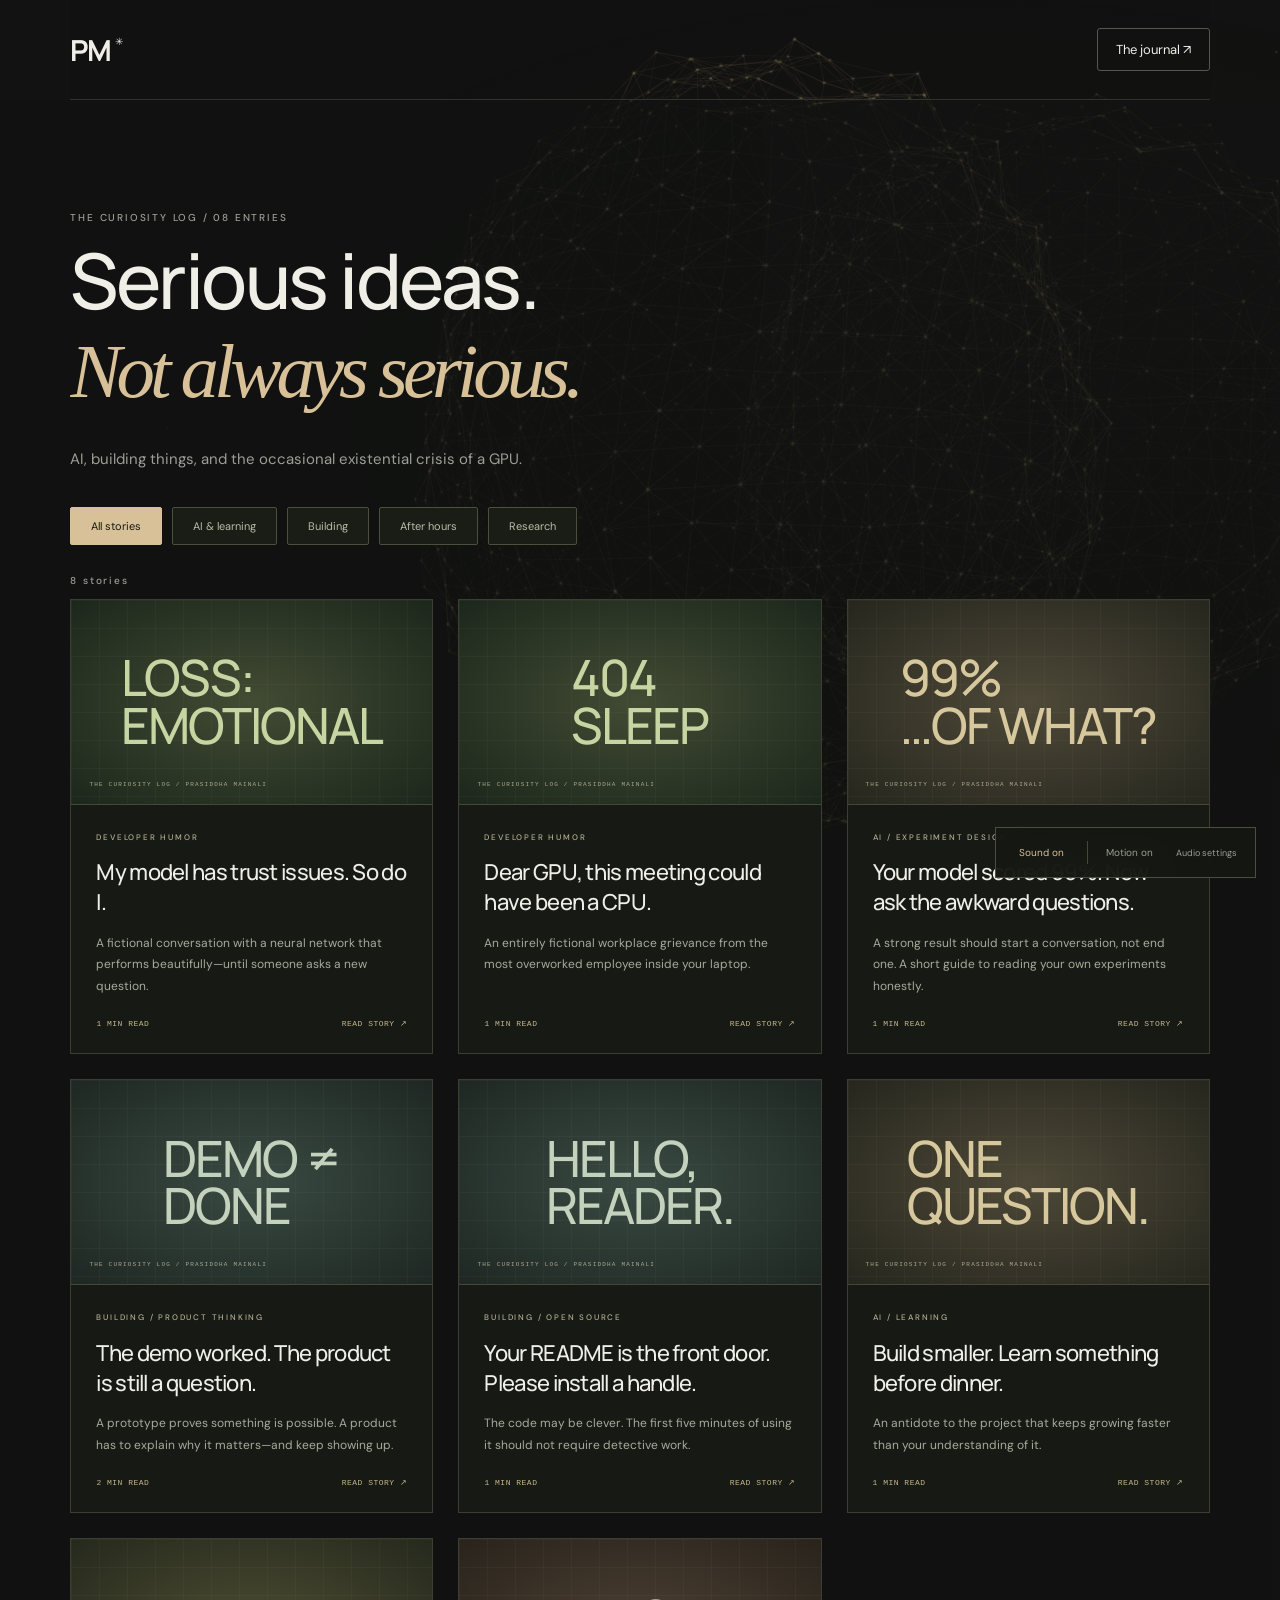
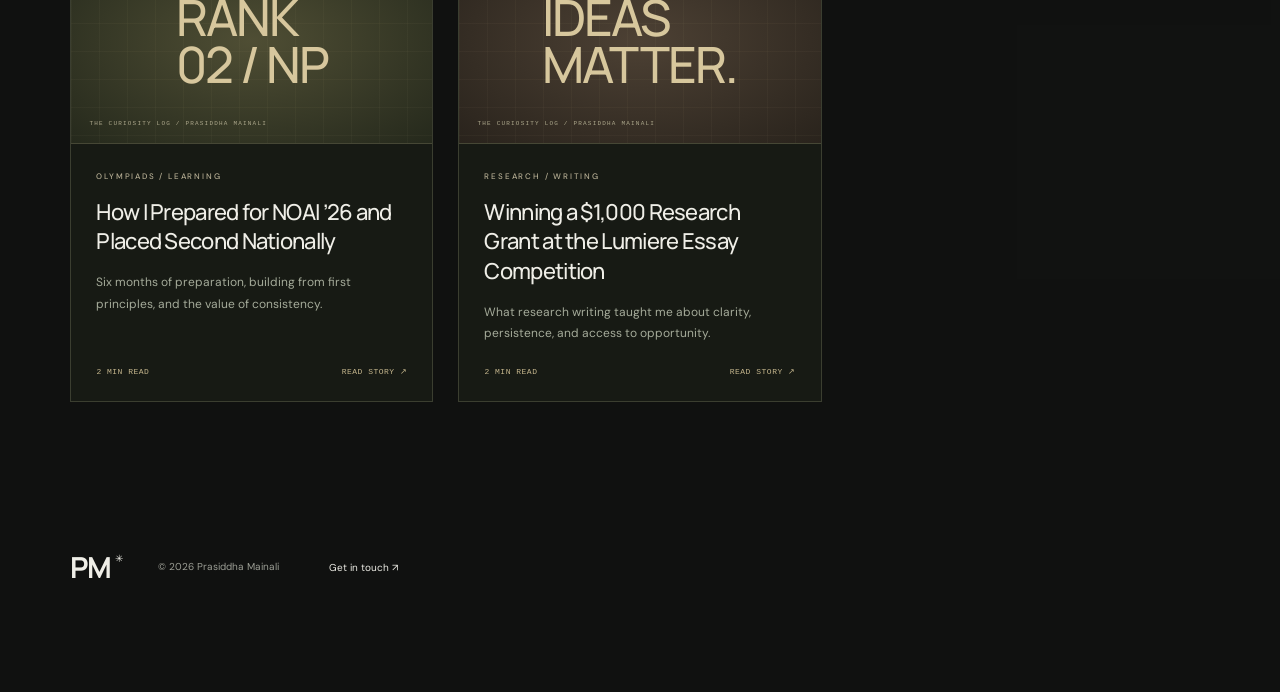
==== commit 58238f91: "Restore premium gold design with continuous 3D neural background Return to the original charcoal, iv" ====
--- a/blogs.html
+++ b/blogs.html
@@ -1 +1 @@
-<!doctype html><html lang="en"><head><meta charset="utf-8"><meta name="viewport" content="width=device-width,initial-scale=1"><title>The Curiosity Log — Prasiddha Mainali</title><meta name="description" content="Ideas, experiments, and developer humor from Prasiddha Mainali."><meta name="theme-color" content="#080b16"><link rel="icon" href="icon.svg"><link rel="stylesheet" href="style.css"><link rel="stylesheet" href="writing.css"><link rel="stylesheet" href="experience.css"><script src="experience.js" defer></script></head><body><a class="skip" href="#main">Skip to content</a><header class="header"><a class="wordmark" href="index.html" aria-label="Prasiddha Mainali home">PM<span>✳</span></a><a class="contact-nav writing-back" href="blogs.html">The journal ↗</a></header><main id="main" class="section writing"><p class="eyebrow muted">THE CURIOSITY LOG / 08 ENTRIES</p><h1>Serious ideas.<br><em>Not always serious.</em></h1><p class="writing-intro">AI, building things, and the occasional existential crisis of a GPU.</p><div class="filter-bar" role="group" aria-label="Filter stories"><button data-filter="all" aria-pressed="true">All stories</button><button data-filter="ai" aria-pressed="false">AI & learning</button><button data-filter="building" aria-pressed="false">Building</button><button data-filter="humor" aria-pressed="false">After hours</button><button data-filter="research" aria-pressed="false">Research</button></div><p class="eyebrow muted" id="filter-status" role="status">8 stories</p><div class="all-stories"><a class="story" href="blogs/model-trust-issues.html" data-category="humor"><div class="story-art funny " aria-hidden="true"><span>LOSS:<br>EMOTIONAL</span><small>THE CURIOSITY LOG / PRASIDDHA MAINALI</small></div><div class="story-copy"><p class="eyebrow">DEVELOPER HUMOR</p><h3>My model has trust issues. So do I.</h3><p>A fictional conversation with a neural network that performs beautifully—until someone asks a new question.</p><div class="story-foot"><span>1 MIN READ</span><span>READ STORY ↗</span></div></div></a><a class="story" href="blogs/dear-gpu.html" data-category="humor"><div class="story-art funny " aria-hidden="true"><span>404<br>SLEEP</span><small>THE CURIOSITY LOG / PRASIDDHA MAINALI</small></div><div class="story-copy"><p class="eyebrow">DEVELOPER HUMOR</p><h3>Dear GPU, this meeting could have been a CPU.</h3><p>An entirely fictional workplace grievance from the most overworked employee inside your laptop.</p><div class="story-foot"><span>1 MIN READ</span><span>READ STORY ↗</span></div></div></a><a class="story" href="blogs/accuracy-is-not-the-whole-story.html" data-category="ai"><div class="story-art ai " aria-hidden="true"><span>99%<br>…OF WHAT?</span><small>THE CURIOSITY LOG / PRASIDDHA MAINALI</small></div><div class="story-copy"><p class="eyebrow">AI / EXPERIMENT DESIGN</p><h3>Your model scored 99%. Now ask the awkward questions.</h3><p>A strong result should start a conversation, not end one. A short guide to reading your own experiments honestly.</p><div class="story-foot"><span>1 MIN READ</span><span>READ STORY ↗</span></div></div></a><a class="story" href="blogs/prototype-to-product.html" data-category="building"><div class="story-art build " aria-hidden="true"><span>DEMO ≠<br>DONE</span><small>THE CURIOSITY LOG / PRASIDDHA MAINALI</small></div><div class="story-copy"><p class="eyebrow">BUILDING / PRODUCT THINKING</p><h3>The demo worked. The product is still a question.</h3><p>A prototype proves something is possible. A product has to explain why it matters—and keep showing up.</p><div class="story-foot"><span>2 MIN READ</span><span>READ STORY ↗</span></div></div></a><a class="story" href="blogs/readme-is-an-interface.html" data-category="building"><div class="story-art build " aria-hidden="true"><span>HELLO,<br>READER.</span><small>THE CURIOSITY LOG / PRASIDDHA MAINALI</small></div><div class="story-copy"><p class="eyebrow">BUILDING / OPEN SOURCE</p><h3>Your README is the front door. Please install a handle.</h3><p>The code may be clever. The first five minutes of using it should not require detective work.</p><div class="story-foot"><span>1 MIN READ</span><span>READ STORY ↗</span></div></div></a><a class="story" href="blogs/small-experiments.html" data-category="ai"><div class="story-art ai " aria-hidden="true"><span>ONE<br>QUESTION.</span><small>THE CURIOSITY LOG / PRASIDDHA MAINALI</small></div><div class="story-copy"><p class="eyebrow">AI / LEARNING</p><h3>Build smaller. Learn something before dinner.</h3><p>An antidote to the project that keeps growing faster than your understanding of it.</p><div class="story-foot"><span>1 MIN READ</span><span>READ STORY ↗</span></div></div></a><a class="story" href="blogs/noai-preparation.html" data-category="ai"><div class="story-art olympiad " aria-hidden="true"><span>RANK<br>02 / NP</span><small>THE CURIOSITY LOG / PRASIDDHA MAINALI</small></div><div class="story-copy"><p class="eyebrow">OLYMPIADS / LEARNING</p><h3>How I Prepared for NOAI ’26 and Placed Second Nationally</h3><p>Six months of preparation, building from first principles, and the value of consistency.</p><div class="story-foot"><span>2 MIN READ</span><span>READ STORY ↗</span></div></div></a><a class="story" href="blogs/lumiere-grant.html" data-category="research"><div class="story-art research " aria-hidden="true"><span>IDEAS<br>MATTER.</span><small>THE CURIOSITY LOG / PRASIDDHA MAINALI</small></div><div class="story-copy"><p class="eyebrow">RESEARCH / WRITING</p><h3>Winning a $1,000 Research Grant at the Lumiere Essay Competition</h3><p>What research writing taught me about clarity, persistence, and access to opportunity.</p><div class="story-foot"><span>2 MIN READ</span><span>READ STORY ↗</span></div></div></a></div></main><footer><a class="wordmark" href="index.html">PM<span>✳</span></a><p>© 2026 Prasiddha Mainali</p><a href="mailto:prasiddha.mainali2@gmail.com">Get in touch ↗</a></footer><div class="sound-dock"><button id="sound-toggle" aria-pressed="false" aria-describedby="sound-status">◖ Sound off</button><label class="sr-only" for="sound-volume">Music volume</label><input id="sound-volume" type="range" min="0" max="50" value="22" aria-label="Music volume"><span class="sr-only" id="sound-status" role="status">Sound off</span></div></body></html>+<!doctype html><html lang="en"><head><meta charset="utf-8"><meta name="viewport" content="width=device-width,initial-scale=1"><title>The Curiosity Log — Prasiddha Mainali</title><meta name="description" content="Ideas, experiments, and developer humor from Prasiddha Mainali."><meta name="theme-color" content="#080b16"><link rel="icon" href="icon.svg"><link rel="stylesheet" href="style.css"><link rel="stylesheet" href="writing.css"><link rel="stylesheet" href="experience.css"><script src="scene.js" defer></script><script src="experience.js" defer></script></head><body><div class="neural-stage" aria-hidden="true"><canvas id="neural-bg"></canvas><div class="scene-fallback" hidden></div></div><a class="skip" href="#main">Skip to content</a><header class="header"><a class="wordmark" href="index.html" aria-label="Prasiddha Mainali home">PM<span>✳</span></a><a class="contact-nav writing-back" href="blogs.html">The journal ↗</a></header><main id="main" class="section writing"><p class="eyebrow muted">THE CURIOSITY LOG / 08 ENTRIES</p><h1>Serious ideas.<br><em>Not always serious.</em></h1><p class="writing-intro">AI, building things, and the occasional existential crisis of a GPU.</p><div class="filter-bar" role="group" aria-label="Filter stories"><button data-filter="all" aria-pressed="true">All stories</button><button data-filter="ai" aria-pressed="false">AI & learning</button><button data-filter="building" aria-pressed="false">Building</button><button data-filter="humor" aria-pressed="false">After hours</button><button data-filter="research" aria-pressed="false">Research</button></div><p class="eyebrow muted" id="filter-status" role="status">8 stories</p><div class="all-stories"><a class="story" href="blogs/model-trust-issues.html" data-category="humor"><div class="story-art funny " aria-hidden="true"><span>LOSS:<br>EMOTIONAL</span><small>THE CURIOSITY LOG / PRASIDDHA MAINALI</small></div><div class="story-copy"><p class="eyebrow">DEVELOPER HUMOR</p><h3>My model has trust issues. So do I.</h3><p>A fictional conversation with a neural network that performs beautifully—until someone asks a new question.</p><div class="story-foot"><span>1 MIN READ</span><span>READ STORY ↗</span></div></div></a><a class="story" href="blogs/dear-gpu.html" data-category="humor"><div class="story-art funny " aria-hidden="true"><span>404<br>SLEEP</span><small>THE CURIOSITY LOG / PRASIDDHA MAINALI</small></div><div class="story-copy"><p class="eyebrow">DEVELOPER HUMOR</p><h3>Dear GPU, this meeting could have been a CPU.</h3><p>An entirely fictional workplace grievance from the most overworked employee inside your laptop.</p><div class="story-foot"><span>1 MIN READ</span><span>READ STORY ↗</span></div></div></a><a class="story" href="blogs/accuracy-is-not-the-whole-story.html" data-category="ai"><div class="story-art ai " aria-hidden="true"><span>99%<br>…OF WHAT?</span><small>THE CURIOSITY LOG / PRASIDDHA MAINALI</small></div><div class="story-copy"><p class="eyebrow">AI / EXPERIMENT DESIGN</p><h3>Your model scored 99%. Now ask the awkward questions.</h3><p>A strong result should start a conversation, not end one. A short guide to reading your own experiments honestly.</p><div class="story-foot"><span>1 MIN READ</span><span>READ STORY ↗</span></div></div></a><a class="story" href="blogs/prototype-to-product.html" data-category="building"><div class="story-art build " aria-hidden="true"><span>DEMO ≠<br>DONE</span><small>THE CURIOSITY LOG / PRASIDDHA MAINALI</small></div><div class="story-copy"><p class="eyebrow">BUILDING / PRODUCT THINKING</p><h3>The demo worked. The product is still a question.</h3><p>A prototype proves something is possible. A product has to explain why it matters—and keep showing up.</p><div class="story-foot"><span>2 MIN READ</span><span>READ STORY ↗</span></div></div></a><a class="story" href="blogs/readme-is-an-interface.html" data-category="building"><div class="story-art build " aria-hidden="true"><span>HELLO,<br>READER.</span><small>THE CURIOSITY LOG / PRASIDDHA MAINALI</small></div><div class="story-copy"><p class="eyebrow">BUILDING / OPEN SOURCE</p><h3>Your README is the front door. Please install a handle.</h3><p>The code may be clever. The first five minutes of using it should not require detective work.</p><div class="story-foot"><span>1 MIN READ</span><span>READ STORY ↗</span></div></div></a><a class="story" href="blogs/small-experiments.html" data-category="ai"><div class="story-art ai " aria-hidden="true"><span>ONE<br>QUESTION.</span><small>THE CURIOSITY LOG / PRASIDDHA MAINALI</small></div><div class="story-copy"><p class="eyebrow">AI / LEARNING</p><h3>Build smaller. Learn something before dinner.</h3><p>An antidote to the project that keeps growing faster than your understanding of it.</p><div class="story-foot"><span>1 MIN READ</span><span>READ STORY ↗</span></div></div></a><a class="story" href="blogs/noai-preparation.html" data-category="ai"><div class="story-art olympiad " aria-hidden="true"><span>RANK<br>02 / NP</span><small>THE CURIOSITY LOG / PRASIDDHA MAINALI</small></div><div class="story-copy"><p class="eyebrow">OLYMPIADS / LEARNING</p><h3>How I Prepared for NOAI ’26 and Placed Second Nationally</h3><p>Six months of preparation, building from first principles, and the value of consistency.</p><div class="story-foot"><span>2 MIN READ</span><span>READ STORY ↗</span></div></div></a><a class="story" href="blogs/lumiere-grant.html" data-category="research"><div class="story-art research " aria-hidden="true"><span>IDEAS<br>MATTER.</span><small>THE CURIOSITY LOG / PRASIDDHA MAINALI</small></div><div class="story-copy"><p class="eyebrow">RESEARCH / WRITING</p><h3>Winning a $1,000 Research Grant at the Lumiere Essay Competition</h3><p>What research writing taught me about clarity, persistence, and access to opportunity.</p><div class="story-foot"><span>2 MIN READ</span><span>READ STORY ↗</span></div></div></a></div></main><footer><a class="wordmark" href="index.html">PM<span>✳</span></a><p>© 2026 Prasiddha Mainali</p><a href="mailto:prasiddha.mainali2@gmail.com">Get in touch ↗</a></footer><div class="sound-dock" aria-label="Experience controls"><button data-sound aria-pressed="true">Sound on</button><button data-motion aria-pressed="true">Motion on</button><details><summary>Audio settings</summary><div><span data-track>I · Before the thought</span><span data-sound-status role="status">Sound enabled · starts on your first interaction</span><label>Volume<input data-volume type="range" min="0" max="60" value="35" aria-label="Music volume"></label></div></details></div></body></html>
--- a/experience.css
+++ b/experience.css
@@ -1,5 +1,8 @@
-:root{--bg:#080b16;--surface:#101629;--ink:#f1f3ff;--muted:#9ca8c5;--gold:#8be7ff;--line:#263049;--purple:#ad8aff;--mint:#9bf4ce}body{background:var(--bg)}body:before{content:'';position:fixed;inset:0;pointer-events:none;z-index:-1;background:radial-gradient(ellipse at 85% 10%,#59359c22,transparent 45%),radial-gradient(ellipse at 10% 70%,#204d6820,transparent 45%)}em{color:var(--purple)}.header{height:88px}.wordmark{color:#e2eeff}.wordmark span{color:var(--gold)}nav{gap:27px}.contact-nav{border-color:#4b587a}.hero{min-height:770px;max-height:960px;padding-top:32px}.hero-copy{margin-top:105px;max-width:700px}.hero-copy>.eyebrow{color:var(--gold);font-size:11px}.hero-top .eyebrow{font-size:12px;letter-spacing:2px}.hero h1{font-size:clamp(68px,7.3vw,120px);letter-spacing:-6px}.hero h1 em{background:linear-gradient(110deg,#9ae8ff 5%,#a396ff 55%,#ebafff);background-clip:text;-webkit-background-clip:text;color:transparent}.hero .intro{color:#afbbd6;font-size:16px}.hero-actions{display:flex;gap:24px;align-items:center}.hero-secondary{font-size:12px;border-bottom:1px solid #7582ad;padding:12px 0}.gold{background:linear-gradient(120deg,#98e9ff,#b3b5ff);color:#101526;box-shadow:0 5px 36px #7ebeff1c}.gold:hover{background:#d0f3ff}.hero-bottom{font-size:9px}.sculpture{top:20px;right:-5%;width:64%;height:88%;z-index:0}.sculpture:before{inset:12%;background:radial-gradient(ellipse,#4867fb25,transparent 68%)}#neural{mask-image:radial-gradient(ellipse at center,#000 35%,transparent 73%);-webkit-mask-image:radial-gradient(ellipse at center,#000 35%,transparent 73%);border-radius:0;touch-action:pan-y}.core-orbit-label{position:absolute;top:17%;right:18%;font:9px monospace;letter-spacing:2px;color:#b5a6f2;padding:10px 14px;border:1px solid #7765bc4d;background:#121329b0}.core-data{position:absolute;bottom:16%;left:19%;padding:14px 20px;border-left:1px solid #86c6ff7a;background:linear-gradient(90deg,#11233a90,transparent);font:10px/1.8 monospace;letter-spacing:1px;color:#a9d9f8}.core-data strong{display:block;color:#fff;font-weight:400;letter-spacing:3px}.sculpture-label{bottom:22px;left:20%;right:15%;font-size:8px;color:#9caed2}.motion-toggle{right:15%;bottom:-8px;color:#b0bdd8;font-size:10px}.core-fallback{position:absolute;inset:20%;border-radius:50%;background:radial-gradient(circle at 30% 20%,#e8feff,#64bad4 15%,#434c8c 35%,#12152b 60%,#875ce3 90%);box-shadow:0 0 80px #6252df55,inset -15px -15px 40px #19b4ed66}.core-fallback:before,.core-fallback:after{content:'';position:absolute;inset:-20%;border:8px solid #7ee9ff;border-radius:50%;transform:rotate(-30deg) scaleY(.35);box-shadow:0 0 20px #40cfff77}.core-fallback:after{transform:rotate(60deg) scaleY(.35);border:4px solid #bb9aff}.signal-strip{display:flex;justify-content:space-between;gap:20px;flex-wrap:wrap;padding:22px 5.5%;background:#121729;border-block:1px solid #2a3455;font:10px monospace;letter-spacing:2px;color:#a8b4d4}.signal-strip span:before{content:'✳';color:#9bb1ff;margin-right:14px}.recognition{padding:38px 0;border-top:0}.honor h2{color:#e3e7ff}.rank{color:#ae9fff}.award-symbol{color:#8ce4ef}.section-heading h2 em{color:#ac9cff}.project-art{border-color:#384365;background:#17283c}.art-nidaan{background:radial-gradient(ellipse,#293957,#171b31)}.art-econ{background:radial-gradient(ellipse,#343052,#18182c)}.art-anvaya{background:radial-gradient(ellipse,#1e3d38,#142229)}.project:hover .project-art{border-color:#9dc8ff;box-shadow:0 0 40px #566cee15}.project-arrow{border-color:#3e4b6f}.project-info .eyebrow{color:#8e9cbe}.about{background:linear-gradient(130deg,#111b2c,#151327)}.about-copy>p,.skills p{color:#a5b2cb}.about-copy .large-copy{color:#e3e8f8}.skills{border-color:#34405c}.timeline article{border-color:#263049}.timeline-index{color:#8a7db3}.contact{background:radial-gradient(ellipse at 90% 100%,#34316677,transparent 70%),#11182c;border-top:1px solid #364363}.contact h2 em{color:#b8a5ff}.contact>.eyebrow,.socials{color:#b7c5e2}.copy{border-color:#485578;color:#c5d4f1}footer{padding-bottom:100px}footer>span{color:#8191b0}dialog{background:#10172b;border-color:#57638d}dialog p,dialog li{color:#becae2}.dialog-tags{border-color:#34425e}.sound-dock{position:fixed;bottom:20px;right:24px;z-index:8;display:flex;align-items:center;gap:12px;padding:10px 13px;background:#111a2ce8;border:1px solid #4e5d7b;border-radius:40px;backdrop-filter:blur(15px);box-shadow:0 8px 30px #0004}.sound-dock button{background:transparent;font:10px monospace;color:#c5d5ee;min-width:95px;padding:5px}.sound-dock input{width:58px;accent-color:#8de6ff}.sound-on .sound-dock{border-color:#8dc8f3}.sr-only{position:absolute;width:1px;height:1px;margin:-1px;overflow:hidden;clip-path:inset(50%)}.replay{background:transparent;border:0;padding:0;color:#adbde1;font-size:10px}.intro-open{overflow:hidden}#entrance{position:fixed;inset:0;width:100vw;max-width:none;height:100dvh;max-height:none;margin:0;padding:36px 5%;border:0;background:#080b16;overflow:auto;z-index:100;color:#eff0ff}#entrance::backdrop{background:#080b16}.entrance-top,.entrance-bottom{display:flex;justify-content:space-between;gap:20px;align-items:center;position:relative;z-index:2}.entrance-top>span{font:10px monospace;letter-spacing:2px;color:#97a5c8}.entrance-top button{background:none;font:11px monospace;color:#b8c8e6;padding:12px;border:1px solid #485675}.entrance-content{position:relative;z-index:2;max-width:1150px;margin:65px auto 25px;display:grid;grid-template-columns:1.25fr 1fr;gap:20px;align-items:center;min-height:510px}.entrance-content .eyebrow{color:#97e6ff}.entrance-content h2{font:600 clamp(48px,6.7vw,105px)/.98 var(--display);letter-spacing:-5px;margin:25px 0 30px}.entrance-content h2 span{color:#b39cff}.entrance-content p{color:#a7b3ce;max-width:400px;font-size:14px}.entrance-actions{display:flex;align-items:center;gap:22px;flex-wrap:wrap}.entrance-actions label{font-size:11px;color:#b8c8df;display:flex;align-items:center;gap:8px}.entrance-actions input{accent-color:#b39cff;width:16px;height:16px}.entrance-bottom{border-top:1px solid #2c3652;padding-top:20px;font:9px/1.7 monospace;color:#8497bb;letter-spacing:1px}.entrance-grid{position:absolute;inset:0;background-image:linear-gradient(#28365930 1px,transparent 1px),linear-gradient(90deg,#28365930 1px,transparent 1px);background-size:65px 65px;mask-image:radial-gradient(ellipse,black,transparent 75%);pointer-events:none}.portal{aspect-ratio:1;position:relative;display:grid;place-items:center;isolation:isolate}.portal:before{content:'';position:absolute;inset:0;border-radius:50%;background:radial-gradient(circle,#ad8dff17 20%,#75baff12 35%,#7860ff20 48%,transparent 70%);filter:blur(10px)}.portal-ring{position:absolute;inset:8%;border:1px solid #756acd;border-radius:50%;box-shadow:0 0 30px #987aff27,inset 0 0 30px #987aff17;animation:portal-spin 25s linear infinite}.portal-ring:before{content:'';position:absolute;width:12px;height:12px;top:14%;left:13%;background:#bdadff;border-radius:50%;box-shadow:0 0 30px #ad8bff}.portal-ring:nth-child(2){inset:17%;border:2px dashed #7c9ed66e;animation-direction:reverse}.portal-ring:nth-child(3){inset:29%;border:1px solid #a1e5ff;box-shadow:0 0 35px #88d7ff44;transform:rotateX(30deg)}.portal-core{font:500 clamp(60px,7vw,110px) var(--display);letter-spacing:-8px;color:#c8baff;text-shadow:0 0 60px #b3a4ff80}.portal-caption{position:absolute;bottom:1%;font:9px monospace;letter-spacing:4px;color:#8eb5e5}.boot-line{font:11px monospace;color:#859ec0;display:flex;gap:12px;margin-top:28px}.boot-line i{display:block;width:7px;height:12px;background:#98d5ff;animation:cursor 1.2s steps(2) infinite}.journal{background:linear-gradient(150deg,#141b32,#0e1020);border-block:1px solid #303657}.journal .section-heading{align-items:center}.journal-intro{font-size:14px;color:var(--muted);max-width:360px}.journal-grid{display:grid;grid-template-columns:1.2fr 1fr 1fr;gap:24px}.story{min-width:0;border:1px solid #343d5b;background:#11182a;display:flex;flex-direction:column;transition:transform .25s,border-color .25s}.story:hover{transform:translateY(-5px);border-color:#8d9ed0}.story-art{height:205px;position:relative;overflow:hidden;display:flex;align-items:center;justify-content:center;background:radial-gradient(ellipse,#363564,#151a35);border-bottom:1px solid #3c4562}.story-art:after{content:'';position:absolute;inset:0;background:repeating-linear-gradient(0deg,transparent,transparent 4px,#00000015 5px);pointer-events:none}.story-art span{font:600 56px/.95 var(--display);letter-spacing:-3px;position:relative;z-index:1}.story-art small{position:absolute;bottom:15px;left:20px;right:20px;font:8px monospace;letter-spacing:2px;color:#bbc7e5}.story-art.funny{background:#beff97;color:#15241a}.story-art.funny small{color:#314d30}.story-art.ai{background:radial-gradient(ellipse at 75% 70%,#6743b7,#1a1e3a);color:#d1b4ff}.story-art.build{background:radial-gradient(ellipse,#1b6683,#142236);color:#88e9ff}.story-art.research{background:radial-gradient(ellipse,#6c3a5a,#281c36);color:#ffc6df}.story-art.olympiad{background:radial-gradient(ellipse,#385b9a,#151d34);color:#c5e5ff}.story-copy{padding:25px;display:flex;flex-direction:column;flex:1}.story-copy .eyebrow{font-size:8px;color:#9fb2db;margin-bottom:14px}.story-copy h3{font:500 23px/1.3 var(--display);letter-spacing:-.7px;margin-bottom:13px}.story-copy p{font-size:12px;color:#a6b4d0;line-height:1.8;margin-bottom:22px}.story-foot{font:9px monospace;color:#c8c1ff;margin-top:auto;display:flex;justify-content:space-between}.journal-bottom{display:flex;justify-content:space-between;align-items:center;margin-top:34px;gap:20px}.journal-bottom p{color:#929fbe;font-size:11px;margin:0}.journal-bottom .text-link{margin:0}.journal-badge{font:10px monospace;color:#bdacff;border:1px solid #5b517f;padding:8px 13px}.filter-bar{display:flex;flex-wrap:wrap;gap:10px;margin:38px 0 30px}.filter-bar button{border:1px solid #3c486b;background:#121a2c;border-radius:30px;padding:10px 20px;font-size:11px;color:#c0c9e4}.filter-bar button[aria-pressed=true]{background:#b6a3ff;border-color:#b6a3ff;color:#101427}.all-stories{display:grid;grid-template-columns:repeat(3,1fr);gap:25px}.story[hidden]{display:none}.writing{max-width:1400px}.writing .writing-intro{font-size:16px}.writing .article-meta{color:#a4b9de}.article-page{max-width:980px}.article-page article{color:#c2cde5}.article-page .callout,.article-page blockquote{background:#182139}.article-page pre{background:#151d30;border-color:#34405b}.article-page .author-note{color:#a4b6d6}.article-page article a{color:#9de2ff;text-decoration:underline;text-underline-offset:3px}.article-page article li{margin-bottom:12px}.reading-track{position:fixed;top:0;height:3px;left:0;right:0;z-index:20;background:transparent}#reading-progress{height:100%;background:linear-gradient(90deg,#89e8ff,#bc8fff);width:0}.article-label{font-size:10px;padding:9px 15px;display:inline-block;border:1px solid #5c6689;border-radius:20px;color:#d0c2ff;margin-bottom:20px}.article-cover{height:250px;border:1px solid #3c4562;margin:30px 0 45px}.article-cover span{font-size:78px}.article-page .next-story h2{color:#c9b8ff}.article-page .author-note{border-top:1px solid var(--line);margin-top:35px}.code-joke{font:14px/1.8 monospace;white-space:pre-wrap;background:#101729;padding:25px;border-left:2px solid #a5eea0;color:#b4e6a1}.story-note{border:1px solid #424b6b;padding:15px 20px;font-size:12px!important;color:#a9badd}.article-page h1{outline:none}.hero h1:focus{outline:none}
-@keyframes portal-spin{to{rotate:360deg}}@keyframes cursor{50%{opacity:0}}
-@media(max-width:1000px){.hero h1{font-size:85px}.hero-copy{max-width:570px}.sculpture{right:-14%;width:72%}.journal-grid,.all-stories{grid-template-columns:1fr 1fr}.journal-grid .story:first-child{grid-column:1/-1;display:grid;grid-template-columns:1fr 1fr}.journal-grid .story:first-child .story-art{height:100%;min-height:260px;border-bottom:0;border-right:1px solid #3c4562}.entrance-content{min-height:500px;grid-template-columns:1.2fr 1fr;margin-top:55px}.entrance-content h2{font-size:65px}.portal-core{font-size:80px}.hero-top .coordinate{font-size:8px}.sound-dock{right:18px;bottom:18px}}
-@media(max-width:700px){.header{height:78px}.header nav{background:#121a2e;border-color:#384562;top:77px}.hero{min-height:0;max-height:none;height:auto;padding-top:25px}.hero-copy{margin-top:45px}.hero h1{font-size:clamp(56px,12vw,84px);letter-spacing:-3.7px}.hero h1 em{letter-spacing:-3px}.hero-top .eyebrow{font-size:10px}.hero .intro{font-size:13px}.hero-copy>.eyebrow{font-size:9px}.hero-actions{gap:20px}.hero-secondary{font-size:11px}.sculpture{position:relative;top:auto;right:auto;width:calc(100% + 12%);height:390px;margin:-5px -6% 15px}.core-orbit-label{right:9%;top:13%;font-size:7px;padding:7px}.core-data{font-size:8px;bottom:13%;left:10%;padding:8px 12px}.sculpture-label{left:10%;right:10%;bottom:16px;font-size:6px}.motion-toggle{font-size:8px;right:10%;bottom:-13px}.hero-bottom{font-size:6px;margin-top:15px}.signal-strip{font-size:8px;gap:14px;padding:20px 6%}.signal-strip span{width:45%;letter-spacing:1px}.signal-strip span:before{margin-right:8px}.journal-grid,.all-stories{grid-template-columns:1fr}.journal-grid .story:first-child{display:flex}.journal-grid .story:first-child .story-art{min-height:0;height:205px;border-right:0;border-bottom:1px solid #3c4562}.journal .section-heading h2{font-size:38px}.journal-intro{margin-top:20px}.story-copy{padding:23px}.story-copy h3{font-size:24px}.journal-bottom{align-items:start;flex-direction:column}.journal-badge{font-size:8px}.sound-dock{bottom:12px;right:12px;padding:8px 10px;gap:3px}.sound-dock input{width:42px}.sound-dock button{font-size:9px;min-width:84px}.sound-dock{box-shadow:0 5px 25px #0008}.entrance-top>span{font-size:7px;letter-spacing:1px}.entrance-top button{font-size:9px;padding:8px}#entrance{padding:22px 6%}.entrance-content{display:flex;flex-direction:column-reverse;gap:15px;min-height:0;margin:12px auto 30px;align-items:stretch}.portal{height:180px;width:180px;align-self:center}.portal-core{font-size:55px;letter-spacing:-4px}.portal-caption{font-size:6px;letter-spacing:2px}.entrance-content h2{font-size:clamp(43px,12vw,65px);letter-spacing:-2.5px;margin:14px 0 18px}.entrance-content p{font-size:12px;line-height:1.7}.entrance-content .eyebrow{font-size:8px}.entrance-actions{gap:16px}.entrance-actions label{font-size:10px}.entrance-actions .button{padding:13px 17px}.boot-line{font-size:9px;margin-top:20px}.entrance-bottom{font-size:7px;padding-top:15px}.entrance-bottom span:last-child{max-width:140px}.all-stories{gap:22px}.filter-bar{gap:8px}.filter-bar button{padding:9px 14px;font-size:10px}.article-cover{height:200px}.article-cover span{font-size:62px}.writing h1{font-size:43px}.article-page h1{font-size:37px}.article-page article{font-size:14px}footer{padding-bottom:95px;gap:20px}.contact{padding-bottom:75px}}
-@media(prefers-reduced-motion:reduce){.portal-ring,.boot-line i{animation:none}.story:hover{transform:none}}
+/* The original charcoal, ivory and muted-gold design, with a shared 3D backdrop. */
+:root{--bg:#111211;--surface:#171916;--ink:#efeee7;--muted:#9d9f96;--gold:#d8c198;--line:#30332d}body{background:var(--bg);isolation:isolate}.neural-stage{position:fixed;inset:0;z-index:-1;pointer-events:none;background:radial-gradient(ellipse at 75% 45%,#b2945010,transparent 60%)}#neural-bg{width:100%;height:100%;display:block}.scene-fallback{position:absolute;right:5%;top:15%;width:50vw;height:65vh;border-radius:47%;border:1px solid #b79e6970;background:repeating-radial-gradient(ellipse at 40% 50%,transparent 0 20px,#d8c19824 21px 22px,transparent 23px 40px);transform:rotate(-20deg);box-shadow:inset 0 0 80px #b2994915}.header{background:#111211a8}.hero{background:linear-gradient(90deg,#111211db,transparent 75%)}.hero-copy{max-width:650px}.hero h1:focus{outline:none}.hero-actions{display:flex;align-items:center;gap:25px}.hero-secondary{font-size:12px;border-bottom:1px solid #77745f;padding:10px 0}.hero-study{position:absolute;right:6%;bottom:16%;border-top:1px solid #8c7b524f;padding-top:14px;font:8px/1.8 monospace;letter-spacing:2px;color:#b5a585;max-width:230px}.hero-study span{display:block;color:#8b8e82;font-size:7px}.recognition{background:#111211b8}.work,.journey,.awards{background:#111211bd}.about{background:#191b17eb}.contact{background:#20231ce8}footer{background:#111211ed;padding-bottom:105px}.section-heading h2 em{font-family:Georgia,serif}.sound-dock{position:fixed;right:24px;bottom:22px;z-index:15;padding:13px 18px;background:#151713ed;border:1px solid #4b4e3e;backdrop-filter:blur(16px);display:flex;gap:18px;align-items:center;max-width:calc(100vw - 32px)}[data-sound],[data-motion],.replay{border:0;background:transparent;color:var(--gold);font:10px var(--sans);padding:5px;white-space:nowrap}.sound-dock [data-motion]{color:#9b9e8e;border-left:1px solid #444733;padding-left:18px}.sound-dock details{position:relative;font-size:9px;color:var(--muted)}.sound-dock summary{cursor:pointer;list-style:none}.sound-dock details>div{position:absolute;bottom:40px;right:-18px;padding:22px;width:250px;background:#1a1d15;border:1px solid #4b4e3e;box-shadow:0 10px 35px #0006}.sound-dock input{width:100%;accent-color:var(--gold);margin-top:15px}.sound-dock label{display:block;font-size:10px}.sound-dock [data-sound-status]{font-size:10px;line-height:1.7;display:block;margin:8px 0}.sr-only{position:absolute;width:1px;height:1px;overflow:hidden;clip-path:inset(50%)}.intro-open{overflow:hidden}.intro-open>header,.intro-open>main,.intro-open>footer,.intro-open>.sound-dock{visibility:hidden}#entrance{position:fixed;inset:0;width:100vw;max-width:none;height:100dvh;max-height:none;margin:0;padding:35px 5.5% 28px;background:transparent;color:var(--ink);border:0;box-shadow:none;overflow:auto}#entrance::backdrop{background:linear-gradient(90deg,#111211c9 0%,#11121126 60%,transparent)}.entrance-top,.entrance-bottom{display:flex;align-items:center;justify-content:space-between;gap:25px}.entrance-top .wordmark{font-size:30px}.entrance-tools{display:flex;gap:25px;align-items:center}.entrance-tools button{background:transparent;color:#bfc0b0;font-size:11px;padding:10px 0}.entrance-tools [data-sound]{color:var(--gold)}.entrance-copy{position:relative;max-width:700px;margin:clamp(90px,14vh,165px) 0 70px}.entrance-copy>.eyebrow{color:#a4aa97;font-size:9px;letter-spacing:2.2px;margin-bottom:32px}.entrance-copy h2{font:500 clamp(58px,6.7vw,104px)/1.05 var(--display);letter-spacing:-5px;margin:0 0 32px}.entrance-copy h2 em{font-family:Georgia,serif;letter-spacing:-4px}.entrance-description{color:#b2b5a4;font-size:14px;line-height:1.9;max-width:340px;margin-bottom:32px}.entrance-actions{display:flex;gap:24px;align-items:center;flex-wrap:wrap}.entrance-actions .button{padding:18px 24px}.entrance-actions .audio-unlock{background:none;border-bottom:1px solid #77765b;color:var(--gold);padding:10px 0;font-size:11px}body[data-audio=playing] .audio-unlock,body[data-audio=muted] .audio-unlock{display:none}.entrance-bottom{border-top:1px solid #66624645;padding-top:22px;font:8px/1.7 monospace;letter-spacing:1.3px;color:#a2a68f}.entrance-bottom>div{display:flex;flex-direction:column;gap:3px}.entrance-bottom [data-sound-status]{max-width:250px;color:#b6a887;letter-spacing:.5px}.entrance-annotation{position:absolute;right:6%;top:43%;text-align:right;font:8px/2 monospace;letter-spacing:2px;color:#c9ba965e;pointer-events:none}.entrance-annotation b{font-weight:400;color:#b1a077}.entrance-bottom [data-motion]{font-size:9px}.journal{background:#1a1c16e8;border-block:1px solid #36392b}.journal .section-heading{align-items:center}.journal-intro{font-size:13px;color:var(--muted);max-width:350px}.journal-badge{font:8px monospace;letter-spacing:1px;color:#b8ab8d}.journal-grid{display:grid;grid-template-columns:repeat(3,1fr);gap:25px}.story{min-width:0;display:flex;flex-direction:column;border:1px solid #3b3e30;background:#171a14;transition:transform .25s,border-color .25s}.story:hover{transform:translateY(-4px);border-color:#9e8b61}.story-art{height:205px;display:flex;align-items:center;justify-content:center;position:relative;overflow:hidden;background:radial-gradient(ellipse,#4d4b34,#24291e);border-bottom:1px solid #464735;color:#d7c79d}.story-art:before{content:'';position:absolute;inset:0;background-image:linear-gradient(#d3c4930a 1px,transparent 1px),linear-gradient(90deg,#d3c4930a 1px,transparent 1px);background-size:28px 28px}.story-art span{font:500 50px/.95 var(--display);letter-spacing:-2px;position:relative;z-index:1}.story-art small{position:absolute;bottom:16px;left:18px;font:6px monospace;letter-spacing:1.2px;color:#ada88c}.story-art.funny{background:radial-gradient(ellipse,#424b33,#1c271c);color:#c7d5a3}.story-art.ai{background:radial-gradient(ellipse,#4e4938,#26261e)}.story-art.build{background:radial-gradient(ellipse,#3a4a43,#1e2723);color:#c3d2bc}.story-art.research{background:radial-gradient(ellipse,#4d4134,#29231c)}.story-art.olympiad{background:radial-gradient(ellipse,#4f4e34,#25291c)}.story-copy{padding:25px;display:flex;flex:1;flex-direction:column}.story-copy .eyebrow{font-size:8px;color:#b5ad93;margin-bottom:14px}.story-copy h3{font:500 22px/1.35 var(--display);letter-spacing:-.7px;margin:0 0 15px}.story-copy p{font-size:12px;color:#a5ab9a;line-height:1.8;margin-bottom:22px}.story-foot{font:8px monospace;letter-spacing:.5px;color:#c5b68d;display:flex;justify-content:space-between;margin-top:auto}.journal-bottom{display:flex;justify-content:space-between;align-items:center;gap:25px;margin-top:35px}.journal-bottom p{font-size:11px;color:#8f9782;margin:0}.journal-bottom .text-link{margin:0}.all-stories{display:grid;grid-template-columns:repeat(3,1fr);gap:25px}.story[hidden]{display:none}.filter-bar{display:flex;gap:10px;flex-wrap:wrap;margin:35px 0 28px}.filter-bar button{border:1px solid #4b503d;background:#191d15;border-radius:2px;padding:11px 20px;font-size:11px;color:#b9bda9}.filter-bar button[aria-pressed=true]{background:var(--gold);color:#151910;border-color:var(--gold)}.writing{max-width:1400px;background:#111211d9}.article-page{max-width:980px}.article-page h1{outline:none}.article-label{font:9px monospace;letter-spacing:1px;color:var(--gold);display:block;margin-bottom:20px}.article-cover{height:240px;margin:35px 0 45px;border:1px solid #454937}.article-cover span{font-size:70px}.article-page article a{color:var(--gold);text-decoration:underline;text-underline-offset:3px}.article-page article li{margin-bottom:12px}.story-note{border:1px solid #454937;padding:18px;font-size:12px!important;color:#a6ad98}.code-joke{font:13px/1.8 monospace;white-space:pre-wrap;background:#1a2115;padding:25px;border-left:2px solid #c0c69a;color:#c0c69a}.reading-track{position:fixed;top:0;left:0;right:0;height:2px;z-index:20}#reading-progress{height:100%;width:0;background:var(--gold)}
+@media(max-width:1050px){.entrance-copy{max-width:600px}.entrance-copy h2{font-size:76px}.entrance-annotation{display:none}.journal-grid,.all-stories{grid-template-columns:1fr 1fr}.journal-grid .story:first-child{grid-column:1/-1;display:grid;grid-template-columns:1fr 1fr}.journal-grid .story:first-child .story-art{height:100%;min-height:250px}.hero-study{right:6%;font-size:7px;max-width:190px}}
+@media(max-width:700px){.header{background:#111211e0}.hero{padding-bottom:34px;background:linear-gradient(#11121130,#111211e0 80%);min-height:710px}.hero-copy{margin-top:80px}.hero h1{font-size:clamp(49px,12vw,80px)}.hero-study{position:relative;right:auto;bottom:auto;margin:40px 0 0 auto;text-align:right;max-width:200px}.hero-bottom{margin-top:auto;padding-top:35px}.neural-stage{opacity:.58}.intro-open .neural-stage{opacity:1}.hero-actions{gap:20px}.hero-secondary{font-size:10px}.sound-dock{bottom:12px;right:12px;padding:10px 12px;gap:10px}.sound-dock [data-motion]{padding-left:10px;font-size:9px}.sound-dock [data-sound]{font-size:9px}.sound-dock details{font-size:8px}#entrance{padding:24px 6%;background:linear-gradient(transparent,#1112114d 32%,#111211e8 70%)}#entrance::backdrop{background:transparent}.entrance-top .wordmark{font-size:27px}.entrance-tools{gap:18px}.entrance-tools button{font-size:9px}.entrance-copy{margin:29vh 0 35px;max-width:100%}.entrance-copy>.eyebrow{font-size:7px;letter-spacing:1.6px;margin-bottom:22px}.entrance-copy h2{font-size:clamp(49px,12.5vw,68px);letter-spacing:-2.7px;margin-bottom:24px}.entrance-copy h2 em{letter-spacing:-2px}.entrance-description{font-size:12px;max-width:290px;margin-bottom:25px}.entrance-actions{gap:15px}.entrance-actions .button{font-size:11px;padding:15px 18px}.entrance-actions .audio-unlock{font-size:10px}.entrance-bottom{align-items:start;font-size:6px;gap:12px;letter-spacing:.7px}.entrance-bottom [data-sound-status]{max-width:145px}.entrance-bottom [data-motion]{font-size:8px}.journal-grid,.all-stories{grid-template-columns:1fr}.journal-grid .story:first-child{display:flex}.journal-grid .story:first-child .story-art{min-height:0;height:205px}.journal-intro{margin-top:20px}.journal-bottom{align-items:start;flex-direction:column}.journal-badge{font-size:7px}.story-copy h3{font-size:23px}.filter-bar button{padding:10px 14px;font-size:10px}.writing h1{font-size:43px}.article-page h1{font-size:36px}.article-cover{height:200px}.article-cover span{font-size:60px}footer{padding-bottom:90px}.scene-fallback{width:80vw;height:40vh;right:10%;top:8%}}
+@media(prefers-reduced-motion:reduce){.story:hover{transform:none}}
+
+#entrance::backdrop{backdrop-filter:none}
+
